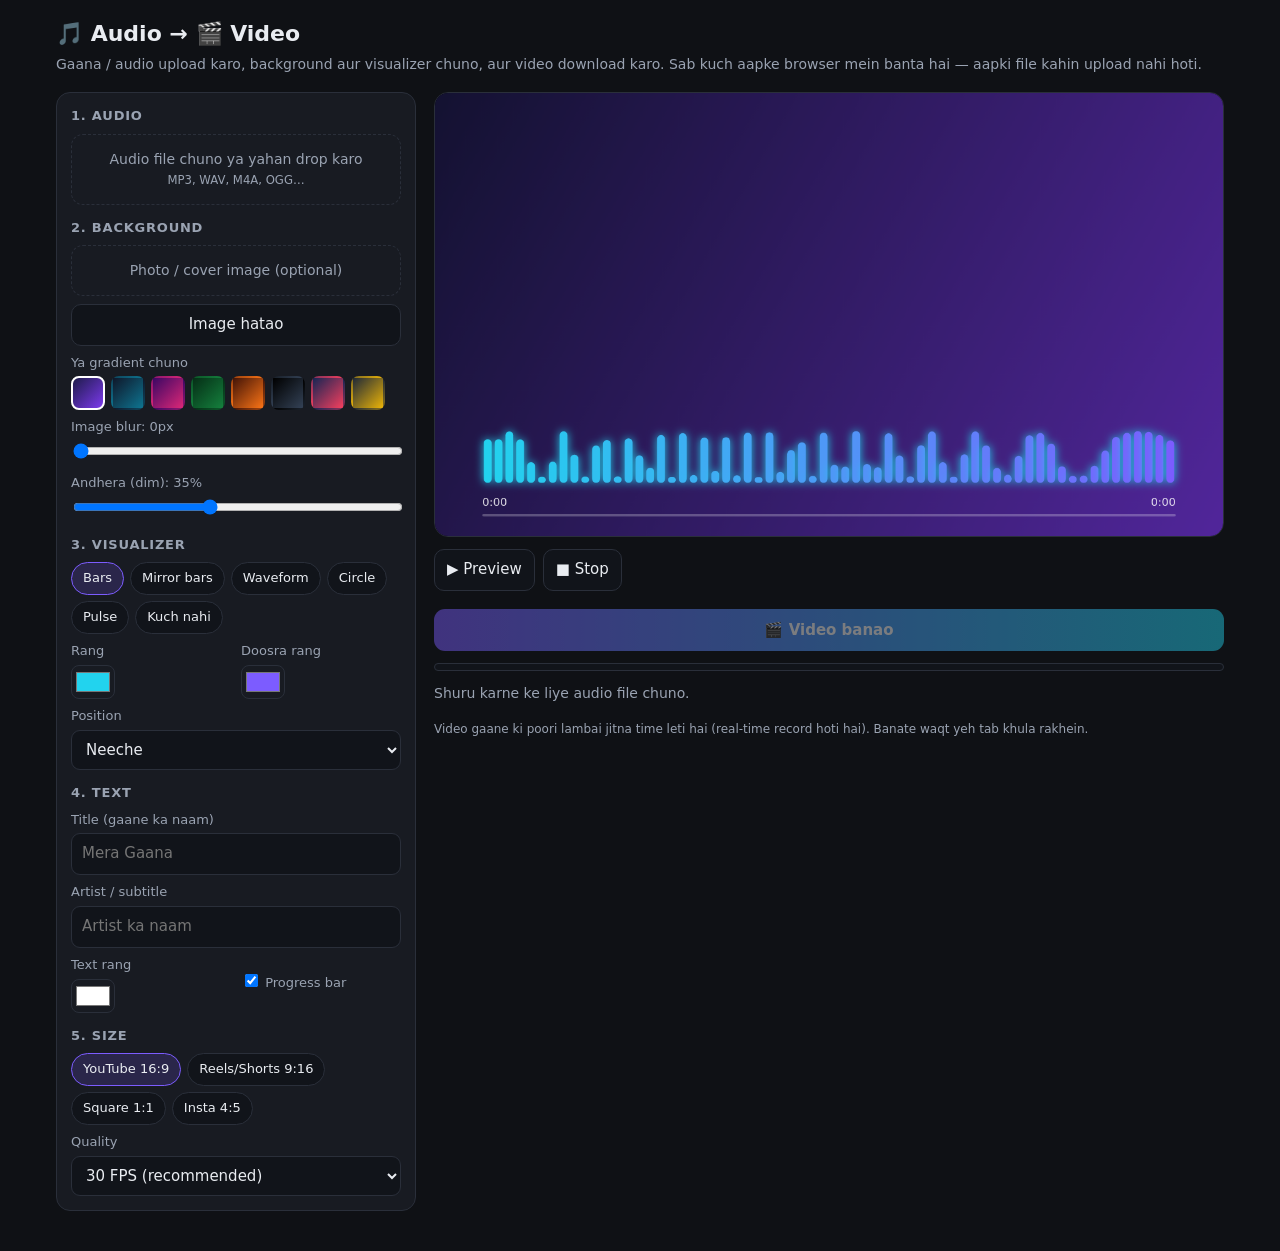
==== hf-static/index.html @ 8573e948 "Add free static (Hugging Face Static Space) build of the Audio-to-Video tool Co-Authored-By: Claude " ====
<!doctype html>
<html lang="en">
<head>
<meta charset="utf-8">
<meta name="viewport" content="width=device-width, initial-scale=1">
<title>Audio to Video</title>
<link rel="icon" href="data:,">
<style>
:root{
  --bg:#0f1115;--panel:#181b22;--line:#2a2f3a;--text:#e9ecf1;--muted:#9aa3b2;
  --accent:#7c5cff;--accent2:#22d3ee;--ok:#22c55e;--err:#ef4444;
}
*{box-sizing:border-box}
body{margin:0;background:var(--bg);color:var(--text);font:15px/1.45 system-ui,-apple-system,"Segoe UI",Roboto,sans-serif}
header{padding:18px 16px 6px;max-width:1200px;margin:auto}
header h1{margin:0;font-size:22px}
header p{margin:4px 0 0;color:var(--muted);font-size:14px}
main{max-width:1200px;margin:auto;padding:12px 16px 40px;display:grid;grid-template-columns:360px 1fr;gap:18px}
@media(max-width:860px){main{grid-template-columns:1fr}}
.panel{background:var(--panel);border:1px solid var(--line);border-radius:14px;padding:14px}
.panel h2{font-size:13px;text-transform:uppercase;letter-spacing:.06em;color:var(--muted);margin:14px 0 8px}
.panel h2:first-child{margin-top:0}
label{display:block;font-size:13px;color:var(--muted);margin:8px 0 4px}
input[type=text],select{width:100%;padding:9px 10px;border-radius:9px;border:1px solid var(--line);background:#11141a;color:var(--text);font:inherit}
input[type=range]{width:100%}
input[type=color]{width:44px;height:34px;border:1px solid var(--line);border-radius:8px;background:none;padding:2px}
.row{display:flex;gap:10px;align-items:center}
.row>*{flex:1}
.drop{border:1.5px dashed var(--line);border-radius:12px;padding:14px;text-align:center;cursor:pointer;color:var(--muted);font-size:14px}
.drop:hover,.drop.over{border-color:var(--accent);color:var(--text)}
.drop strong{color:var(--text);display:block;word-break:break-all}
.drop input{display:none}
.chips{display:flex;flex-wrap:wrap;gap:6px}
.chip{border:1px solid var(--line);background:#11141a;color:var(--text);border-radius:999px;padding:6px 11px;font:inherit;font-size:13px;cursor:pointer}
.chip.on{border-color:var(--accent);background:rgba(124,92,255,.18)}
.swatches{display:flex;gap:6px;flex-wrap:wrap}
.sw{width:34px;height:34px;border-radius:8px;border:2px solid transparent;cursor:pointer}
.sw.on{border-color:#fff}
button.primary{width:100%;padding:12px;border:0;border-radius:11px;background:linear-gradient(90deg,var(--accent),var(--accent2));color:#fff;font:600 15px system-ui;cursor:pointer;margin-top:6px}
button.primary:disabled{opacity:.45;cursor:not-allowed}
button.ghost{padding:9px 12px;border:1px solid var(--line);border-radius:10px;background:#11141a;color:var(--text);font:inherit;cursor:pointer}
.stage{display:flex;flex-direction:column;gap:12px}
.canvasWrap{background:#000;border-radius:14px;border:1px solid var(--line);display:flex;align-items:center;justify-content:center;overflow:hidden;min-height:240px}
canvas{max-width:100%;max-height:70vh;display:block}
.bar{height:8px;background:#11141a;border-radius:99px;overflow:hidden;border:1px solid var(--line)}
.bar>div{height:100%;width:0;background:linear-gradient(90deg,var(--accent),var(--accent2));transition:width .2s}
.status{font-size:14px;color:var(--muted);min-height:20px}
.status.err{color:var(--err)}.status.ok{color:var(--ok)}
.result{display:none;gap:10px;flex-direction:column}
.result video{width:100%;border-radius:12px;background:#000}
.result a{display:block;text-align:center;text-decoration:none}
.hint{font-size:12px;color:var(--muted);margin-top:6px}
.controls{display:flex;gap:8px;flex-wrap:wrap}
</style>
</head>
<body>
<header>
  <h1>🎵 Audio → 🎬 Video</h1>
  <p>Gaana / audio upload karo, background aur visualizer chuno, aur video download karo. Sab kuch aapke browser mein banta hai — aapki file kahin upload nahi hoti.</p>
</header>

<main>
  <section class="panel" id="controls">
    <h2>1. Audio</h2>
    <label class="drop" id="audioDrop">
      <input type="file" id="audioFile" accept="audio/*,.mp3,.wav,.m4a,.aac,.ogg,.flac">
      <span id="audioLabel">Audio file chuno ya yahan drop karo<br><small>MP3, WAV, M4A, OGG…</small></span>
    </label>

    <h2>2. Background</h2>
    <label class="drop" id="imgDrop">
      <input type="file" id="imgFile" accept="image/*">
      <span id="imgLabel">Photo / cover image (optional)</span>
    </label>
    <div class="row" style="margin-top:8px">
      <button class="ghost" id="imgClear" type="button">Image hatao</button>
    </div>
    <label>Ya gradient chuno</label>
    <div class="swatches" id="gradients"></div>
    <label>Image blur: <span id="blurVal">0</span>px</label>
    <input type="range" id="blur" min="0" max="40" value="0">
    <label>Andhera (dim): <span id="dimVal">35</span>%</label>
    <input type="range" id="dim" min="0" max="85" value="35">

    <h2>3. Visualizer</h2>
    <div class="chips" id="vizChips"></div>
    <div class="row">
      <div><label>Rang</label><input type="color" id="vizColor" value="#22d3ee"></div>
      <div><label>Doosra rang</label><input type="color" id="vizColor2" value="#7c5cff"></div>
    </div>
    <label>Position</label>
    <select id="vizPos">
      <option value="bottom">Neeche</option>
      <option value="center">Beech mein</option>
      <option value="full">Poori screen</option>
    </select>

    <h2>4. Text</h2>
    <label>Title (gaane ka naam)</label>
    <input type="text" id="title" placeholder="Mera Gaana" maxlength="80">
    <label>Artist / subtitle</label>
    <input type="text" id="artist" placeholder="Artist ka naam" maxlength="80">
    <div class="row">
      <div><label>Text rang</label><input type="color" id="textColor" value="#ffffff"></div>
      <div><label><input type="checkbox" id="showProgress" checked> Progress bar</label></div>
    </div>

    <h2>5. Size</h2>
    <div class="chips" id="sizeChips"></div>
    <label>Quality</label>
    <select id="fps">
      <option value="30">30 FPS (recommended)</option>
      <option value="24">24 FPS (chhoti file)</option>
      <option value="60">60 FPS (smooth)</option>
    </select>
  </section>

  <section class="stage">
    <div class="canvasWrap"><canvas id="cv" width="1280" height="720"></canvas></div>
    <div class="controls">
      <button class="ghost" id="previewBtn" type="button" disabled>▶ Preview</button>
      <button class="ghost" id="stopBtn" type="button" disabled>■ Stop</button>
    </div>
    <button class="primary" id="renderBtn" type="button" disabled>🎬 Video banao</button>
    <div class="bar"><div id="progress"></div></div>
    <div class="status" id="status">Shuru karne ke liye audio file chuno.</div>
    <div class="hint">Video gaane ki poori lambai jitna time leti hai (real-time record hoti hai). Banate waqt yeh tab khula rakhein.</div>
    <div class="result" id="result">
      <video id="outVideo" controls playsinline></video>
      <a class="primary" id="dlLink" href="#" download style="padding:12px;border-radius:11px;background:linear-gradient(90deg,#22c55e,#16a34a);color:#fff;font-weight:600">⬇ Video download karo</a>
    </div>
  </section>
</main>

<audio id="player" preload="auto" crossorigin="anonymous"></audio>

<script>
(() => {
const $ = id => document.getElementById(id);
const cv = $("cv"), ctx = cv.getContext("2d");
const player = $("player");

const GRADIENTS = [
  ["#1e1b4b", "#7c3aed"], ["#0f172a", "#0e7490"], ["#3b0764", "#db2777"],
  ["#052e16", "#15803d"], ["#431407", "#f97316"], ["#000000", "#334155"],
  ["#172554", "#f43f5e"], ["#1f2937", "#eab308"],
];
const VIZ = [["bars","Bars"],["mirror","Mirror bars"],["wave","Waveform"],["circle","Circle"],["particles","Pulse"],["none","Kuch nahi"]];
const SIZES = [["16:9",1280,720,"YouTube 16:9"],["9:16",720,1280,"Reels/Shorts 9:16"],["1:1",1080,1080,"Square 1:1"],["4:5",1080,1350,"Insta 4:5"]];

const state = { grad: 0, viz: "bars", size: "16:9", img: null, audioUrl: null, audioName: "" };

// ---------- UI builders ----------
GRADIENTS.forEach((g, i) => {
  const d = document.createElement("div");
  d.className = "sw" + (i === 0 ? " on" : "");
  d.style.background = `linear-gradient(135deg,${g[0]},${g[1]})`;
  d.onclick = () => { state.grad = i; [...$("gradients").children].forEach((c, j) => c.classList.toggle("on", j === i)); drawStatic(); };
  $("gradients").appendChild(d);
});
function chips(container, items, key, onPick) {
  items.forEach(it => {
    const b = document.createElement("button");
    b.type = "button"; b.className = "chip" + (state[key] === it[0] ? " on" : "");
    b.textContent = it[3] || it[1]; b.dataset.v = it[0];
    b.onclick = () => { state[key] = it[0]; [...container.children].forEach(c => c.classList.toggle("on", c.dataset.v === it[0])); onPick && onPick(); drawStatic(); };
    container.appendChild(b);
  });
}
chips($("vizChips"), VIZ, "viz");
chips($("sizeChips"), SIZES, "size", applySize);

["blur","dim"].forEach(id => $(id).oninput = () => { $(id + "Val").textContent = $(id).value; bgCache = null; drawStatic(); });
["vizColor","vizColor2","vizPos","title","artist","textColor","showProgress"].forEach(id => $(id).addEventListener("input", drawStatic));

function applySize() {
  const s = SIZES.find(x => x[0] === state.size);
  cv.width = s[1]; cv.height = s[2]; bgCache = null; drawStatic();
}

// ---------- file inputs ----------
function wireDrop(dropId, inputId, handler) {
  const drop = $(dropId), input = $(inputId);
  input.onchange = () => input.files[0] && handler(input.files[0]);
  drop.addEventListener("dragover", e => { e.preventDefault(); drop.classList.add("over"); });
  drop.addEventListener("dragleave", () => drop.classList.remove("over"));
  drop.addEventListener("drop", e => { e.preventDefault(); drop.classList.remove("over"); e.dataTransfer.files[0] && handler(e.dataTransfer.files[0]); });
}
wireDrop("audioDrop", "audioFile", f => {
  if (!f.type.startsWith("audio") && !/\.(mp3|wav|m4a|aac|ogg|flac|opus|webm)$/i.test(f.name)) return setStatus("Yeh audio file nahi lagti.", "err");
  stopAll();
  if (state.audioUrl) URL.revokeObjectURL(state.audioUrl);
  state.audioUrl = URL.createObjectURL(f);
  state.audioName = f.name.replace(/\.[^.]+$/, "");
  player.src = state.audioUrl;
  $("audioLabel").innerHTML = `<strong>${escapeHtml(f.name)}</strong><small>badalne ke liye click karo</small>`;
  if (!$("title").value) $("title").value = state.audioName.slice(0, 80);
  player.onloadedmetadata = () => {
    setStatus(`Audio ready — ${fmt(player.duration)}. Preview dekho ya "Video banao" dabao.`, "ok");
    $("previewBtn").disabled = $("renderBtn").disabled = false;
    drawStatic();
  };
  player.onerror = () => setStatus("Yeh audio format browser chala nahi pa raha. MP3 ya WAV try karo.", "err");
});
wireDrop("imgDrop", "imgFile", f => {
  if (!f.type.startsWith("image")) return setStatus("Yeh image file nahi hai.", "err");
  const img = new Image();
  img.onload = () => { state.img = img; bgCache = null; $("imgLabel").innerHTML = `<strong>${escapeHtml(f.name)}</strong>`; drawStatic(); };
  img.src = URL.createObjectURL(f);
});
$("imgClear").onclick = () => { state.img = null; bgCache = null; $("imgFile").value = ""; $("imgLabel").textContent = "Photo / cover image (optional)"; drawStatic(); };

// ---------- audio graph ----------
let actx, analyser, srcNode, streamDest, freq, wave;
function ensureAudio() {
  if (actx) return;
  actx = new (window.AudioContext || window.webkitAudioContext)();
  analyser = actx.createAnalyser();
  analyser.fftSize = 2048;
  analyser.smoothingTimeConstant = 0.8;
  srcNode = actx.createMediaElementSource(player);
  streamDest = actx.createMediaStreamDestination();
  srcNode.connect(analyser);
  analyser.connect(actx.destination);
  analyser.connect(streamDest);
  freq = new Uint8Array(analyser.frequencyBinCount);
  wave = new Uint8Array(analyser.fftSize);
}

// ---------- drawing ----------
let bgCache = null;
function buildBackground() {
  const W = cv.width, H = cv.height;
  const c = document.createElement("canvas"); c.width = W; c.height = H;
  const g = c.getContext("2d");
  if (state.img) {
    const im = state.img, r = Math.max(W / im.width, H / im.height);
    const w = im.width * r, h = im.height * r;
    const blur = +$("blur").value * (W / 1280);
    if (blur > 0) { g.filter = `blur(${blur}px)`; }
    // overdraw slightly to hide blurred edges
    const pad = blur * 2;
    g.drawImage(im, (W - w) / 2 - pad, (H - h) / 2 - pad, w + pad * 2, h + pad * 2);
    g.filter = "none";
  } else {
    const [a, b] = GRADIENTS[state.grad];
    const lg = g.createLinearGradient(0, 0, W, H);
    lg.addColorStop(0, a); lg.addColorStop(1, b);
    g.fillStyle = lg; g.fillRect(0, 0, W, H);
  }
  g.fillStyle = `rgba(0,0,0,${+$("dim").value / 100})`;
  g.fillRect(0, 0, W, H);
  bgCache = c;
}

let peak = 0, particles = [];
function draw(live) {
  const W = cv.width, H = cv.height, S = Math.min(W, H);
  if (!bgCache) buildBackground();
  // gentle bass "pulse" zoom on background
  let bass = 0;
  if (live && analyser) {
    analyser.getByteFrequencyData(freq);
    analyser.getByteTimeDomainData(wave);
    for (let i = 2; i < 12; i++) bass += freq[i];
    bass /= 10 * 255;
  } else {
    freq && freq.fill(0); wave && wave.fill(128);
  }
  peak = Math.max(bass, peak * 0.92);
  const z = 1 + peak * 0.03;
  ctx.save();
  ctx.translate(W / 2, H / 2); ctx.scale(z, z); ctx.translate(-W / 2, -H / 2);
  ctx.drawImage(bgCache, 0, 0);
  ctx.restore();

  const c1 = $("vizColor").value, c2 = $("vizColor2").value;
  const pos = $("vizPos").value;
  const fakeFreq = !live || !freq;
  const getF = i => fakeFreq ? (0.25 + 0.2 * Math.sin(i * 0.35)) * 255 : freq[i];

  const grad = (x0, y0, x1, y1) => { const g = ctx.createLinearGradient(x0, y0, x1, y1); g.addColorStop(0, c1); g.addColorStop(1, c2); return g; };
  let area;
  if (pos === "bottom") area = { x: W * 0.06, y: H * 0.62, w: W * 0.88, h: H * 0.26 };
  else if (pos === "center") area = { x: W * 0.1, y: H * 0.35, w: W * 0.8, h: H * 0.3 };
  else area = { x: 0, y: H * 0.15, w: W, h: H * 0.7 };

  ctx.save();
  ctx.shadowColor = c1; ctx.shadowBlur = S * 0.02;
  const binsUsed = 700; // focus on musical range
  if (state.viz === "bars" || state.viz === "mirror") {
    const n = W > H ? 64 : 40;
    const gap = area.w / n * 0.28, bw = area.w / n - gap;
    ctx.fillStyle = grad(area.x, 0, area.x + area.w, 0);
    for (let i = 0; i < n; i++) {
      const bin = Math.floor(Math.pow(i / n, 1.6) * binsUsed) + 2;
      const v = getF(bin) / 255;
      const h = Math.max(S * 0.006, v * area.h);
      const x = area.x + i * (bw + gap) + gap / 2;
      if (state.viz === "bars") roundRect(x, area.y + area.h - h, bw, h, bw / 2);
      else { const cy = area.y + area.h / 2; roundRect(x, cy - h / 2, bw, h, bw / 2); }
    }
  } else if (state.viz === "wave") {
    ctx.lineWidth = Math.max(2, S * 0.006); ctx.strokeStyle = grad(area.x, 0, area.x + area.w, 0);
    ctx.beginPath();
    const n = 512, cy = area.y + area.h / 2;
    for (let i = 0; i < n; i++) {
      const v = fakeFreq ? Math.sin(i * 0.08) * 0.15 : (wave[Math.floor(i * wave.length / n)] - 128) / 128;
      const x = area.x + (i / (n - 1)) * area.w, y = cy + v * area.h / 2 * 1.4;
      i ? ctx.lineTo(x, y) : ctx.moveTo(x, y);
    }
    ctx.stroke();
  } else if (state.viz === "circle") {
    const cx = W / 2, cy = pos === "bottom" ? H * 0.58 : H / 2;
    const r = S * 0.17 * (1 + peak * 0.12), n = 120;
    ctx.strokeStyle = grad(cx - r, cy - r, cx + r, cy + r);
    ctx.lineWidth = Math.max(2, (2 * Math.PI * r / n) * 0.55); ctx.lineCap = "round";
    for (let i = 0; i < n; i++) {
      const half = i < n / 2 ? i : n - i; // symmetric
      const bin = Math.floor(Math.pow(half / (n / 2), 1.5) * binsUsed) + 2;
      const v = getF(bin) / 255, len = S * 0.015 + v * S * 0.16;
      const a = (i / n) * Math.PI * 2 - Math.PI / 2;
      ctx.beginPath();
      ctx.moveTo(cx + Math.cos(a) * r, cy + Math.sin(a) * r);
      ctx.lineTo(cx + Math.cos(a) * (r + len), cy + Math.sin(a) * (r + len));
      ctx.stroke();
    }
    if (state.img) { // cover art disc in the middle
      ctx.save(); ctx.shadowBlur = 0;
      ctx.beginPath(); ctx.arc(cx, cy, r * 0.92, 0, Math.PI * 2); ctx.clip();
      const im = state.img, k = Math.max(r * 1.84 / im.width, r * 1.84 / im.height);
      ctx.drawImage(im, cx - im.width * k / 2, cy - im.height * k / 2, im.width * k, im.height * k);
      ctx.restore();
    }
  } else if (state.viz === "particles") {
    if (live && peak > 0.55 && particles.length < 160) for (let k = 0; k < 4; k++) particles.push({ a: Math.random() * 6.283, d: S * 0.12, s: S * (0.004 + Math.random() * 0.01), l: 1 });
    const cx = W / 2, cy = pos === "bottom" ? H * 0.58 : H / 2;
    ctx.fillStyle = grad(cx - S * 0.3, cy, cx + S * 0.3, cy);
    particles = particles.filter(p => (p.d += p.s * (1 + peak * 3), p.l -= 0.012) > 0);
    particles.forEach(p => { ctx.globalAlpha = p.l; ctx.beginPath(); ctx.arc(cx + Math.cos(p.a) * p.d, cy + Math.sin(p.a) * p.d, S * 0.006, 0, 6.283); ctx.fill(); });
    ctx.globalAlpha = 0.9;
    ctx.beginPath(); ctx.arc(cx, cy, S * (0.08 + peak * 0.06), 0, 6.283); ctx.fill();
    ctx.globalAlpha = 1;
  }
  ctx.restore();

  // text
  const title = $("title").value.trim(), artist = $("artist").value.trim();
  ctx.fillStyle = $("textColor").value; ctx.textAlign = "center"; ctx.textBaseline = "middle";
  ctx.shadowColor = "rgba(0,0,0,.6)"; ctx.shadowBlur = S * 0.015;
  const ty = pos === "bottom" ? (state.viz === "circle" || state.viz === "particles" ? H * 0.16 : H * 0.36) : H * 0.14;
  if (title) { ctx.font = `700 ${Math.round(S * 0.07)}px system-ui,"Segoe UI",sans-serif`; fitText(title, W / 2, ty, W * 0.88); }
  if (artist) { ctx.globalAlpha = 0.8; ctx.font = `500 ${Math.round(S * 0.038)}px system-ui,"Segoe UI",sans-serif`; fitText(artist, W / 2, ty + S * 0.075, W * 0.85); ctx.globalAlpha = 1; }
  ctx.shadowBlur = 0;

  // progress bar
  if ($("showProgress").checked) {
    const dur = player.duration || 0, t = player.currentTime || 0;
    const y = H - S * 0.05, x0 = W * 0.06, w = W * 0.88, h = Math.max(3, S * 0.006);
    ctx.fillStyle = "rgba(255,255,255,.25)"; roundRect(x0, y, w, h, h / 2);
    ctx.fillStyle = grad(x0, 0, x0 + w, 0); if (dur) roundRect(x0, y, w * Math.min(1, t / dur), h, h / 2);
    ctx.fillStyle = "rgba(255,255,255,.85)"; ctx.font = `500 ${Math.round(S * 0.025)}px system-ui,sans-serif`;
    ctx.textAlign = "left"; ctx.fillText(fmt(t), x0, y - S * 0.025);
    ctx.textAlign = "right"; ctx.fillText(dur ? fmt(dur) : "0:00", x0 + w, y - S * 0.025);
  }
}
function roundRect(x, y, w, h, r) { r = Math.min(r, w / 2, h / 2); ctx.beginPath(); ctx.moveTo(x + r, y); ctx.arcTo(x + w, y, x + w, y + h, r); ctx.arcTo(x + w, y + h, x, y + h, r); ctx.arcTo(x, y + h, x, y, r); ctx.arcTo(x, y, x + w, y, r); ctx.closePath(); ctx.fill(); }
function fitText(t, x, y, max) { let s = t; while (ctx.measureText(s).width > max && s.length > 3) s = s.slice(0, -2); if (s !== t) s = s.slice(0, -1) + "…"; ctx.fillText(s, x, y); }
function drawStatic() { if (!running) draw(false); }

// ---------- loop ----------
let running = false, rafId = 0, timerId = 0;
function loop() {
  draw(true);
  if (recording && player.duration) $("progress").style.width = (100 * player.currentTime / player.duration).toFixed(1) + "%";
  rafId = requestAnimationFrame(loop);
}
function startLoop() {
  running = true; cancelAnimationFrame(rafId); loop();
  // keep frames coming if the tab is hidden (rAF pauses there)
  clearInterval(timerId);
  timerId = setInterval(() => { if (document.hidden && running) draw(true); }, 1000 / 30);
}
function stopLoop() { running = false; cancelAnimationFrame(rafId); clearInterval(timerId); drawStatic(); }

// ---------- preview ----------
$("previewBtn").onclick = async () => {
  ensureAudio(); await actx.resume();
  hideResult();
  player.currentTime = 0; await player.play();
  startLoop(); $("stopBtn").disabled = false; setStatus("Preview chal raha hai…");
};
$("stopBtn").onclick = () => stopAll(true);
player.addEventListener("ended", () => { if (!recording) { stopLoop(); $("stopBtn").disabled = true; setStatus("Preview khatam."); } });

// ---------- render ----------
let recording = false, recorder = null, cancelled = false, convertedOk = false;
function pickMime() {
  const opts = ["video/mp4;codecs=avc1.42E01E,mp4a.40.2", "video/mp4;codecs=avc1,mp4a",
    "video/webm;codecs=vp9,opus", "video/webm;codecs=vp8,opus", "video/webm", "video/mp4"];
  return opts.find(m => window.MediaRecorder && MediaRecorder.isTypeSupported(m)) || "";
}
$("renderBtn").onclick = async () => {
  if (!window.MediaRecorder || !cv.captureStream) return setStatus("Yeh browser video recording support nahi karta. Chrome, Edge ya Firefox use karo.", "err");
  stopAll();
  ensureAudio(); await actx.resume();
  hideResult();
  const fps = +$("fps").value;
  const vStream = cv.captureStream(fps);
  const stream = new MediaStream([...vStream.getVideoTracks(), ...streamDest.stream.getAudioTracks()]);
  const mime = pickMime();
  const px = cv.width * cv.height;
  const vbr = Math.round(px * fps * 0.12); // ~ 3.3 Mbps @ 720p30
  try { recorder = new MediaRecorder(stream, { mimeType: mime || undefined, videoBitsPerSecond: vbr, audioBitsPerSecond: 192000 }); }
  catch (e) { recorder = new MediaRecorder(stream); }
  const chunks = [];
  recorder.ondataavailable = e => e.data.size && chunks.push(e.data);
  recorder.onstop = async () => {
    recording = false; stopLoop();
    stream.getVideoTracks().forEach(t => t.stop());
    if (cancelled) { setBusy(false); $("progress").style.width = "0"; return setStatus("Video banana cancel kiya."); }
    const full = recorder.mimeType || mime || "video/webm";
    let type = full.split(";")[0];
    let blob = new Blob(chunks, { type });
    convertedOk = /mp4/.test(type);
    setBusy(false);
    const ext = type.includes("mp4") ? "mp4" : "webm";
    const url = URL.createObjectURL(blob);
    $("outVideo").src = url;
    const name = (($("title").value.trim() || state.audioName || "video").replace(/[^\wऀ-ॿ\- ]+/g, "").trim() || "video") + "." + ext;
    $("dlLink").href = url; $("dlLink").download = name;
    $("dlLink").textContent = `⬇ Download (${ext.toUpperCase()}, ${(blob.size / 1048576).toFixed(1)} MB)`;
    $("result").style.display = "flex"; $("progress").style.width = "100%";
    setStatus(convertedOk ? "Video taiyaar hai! 🎉 (MP4 — YouTube, Instagram, WhatsApp sab par chalega)"
      : `Video taiyaar hai! 🎉 (WEBM — YouTube par chalega; MP4 ke liye Chrome/Edge use karo)`, "ok");
  };
  cancelled = false; recording = true; setBusy(true);
  player.currentTime = 0;
  player.onended = () => { if (recording && recorder.state !== "inactive") setTimeout(() => recorder.stop(), 250); };
  recorder.start(1000);
  startLoop();
  await player.play();
  setStatus(`Video ban rahi hai… (${fmt(player.duration)} lagega) — tab band mat karna.`);
};

function setBusy(b) {
  $("renderBtn").disabled = b; $("previewBtn").disabled = b; $("stopBtn").disabled = !b;
  $("renderBtn").textContent = b ? "⏳ Video ban rahi hai…" : "🎬 Video banao";
  document.querySelectorAll("#controls input,#controls select,#controls button").forEach(el => el.disabled = b);
}
function stopAll(user) {
  if (recording && recorder && recorder.state !== "inactive") { cancelled = !!user; recorder.stop(); }
  player.pause(); stopLoop(); $("stopBtn").disabled = true;
  if (user && !recording) setStatus("Ruk gaya.");
}
function hideResult() { $("result").style.display = "none"; $("progress").style.width = "0"; }
function setStatus(t, cls) { const s = $("status"); s.textContent = t; s.className = "status" + (cls ? " " + cls : ""); }
function fmt(s) { if (!isFinite(s)) return "0:00"; s = Math.floor(s); const h = Math.floor(s / 3600), m = Math.floor(s % 3600 / 60), x = s % 60; return (h ? h + ":" + String(m).padStart(2, "0") : m) + ":" + String(x).padStart(2, "0"); }
function escapeHtml(s) { return s.replace(/[&<>"']/g, c => ({ "&": "&amp;", "<": "&lt;", ">": "&gt;", '"': "&quot;", "'": "&#39;" }[c])); }

applySize();
})();
</script>
</body>
</html>
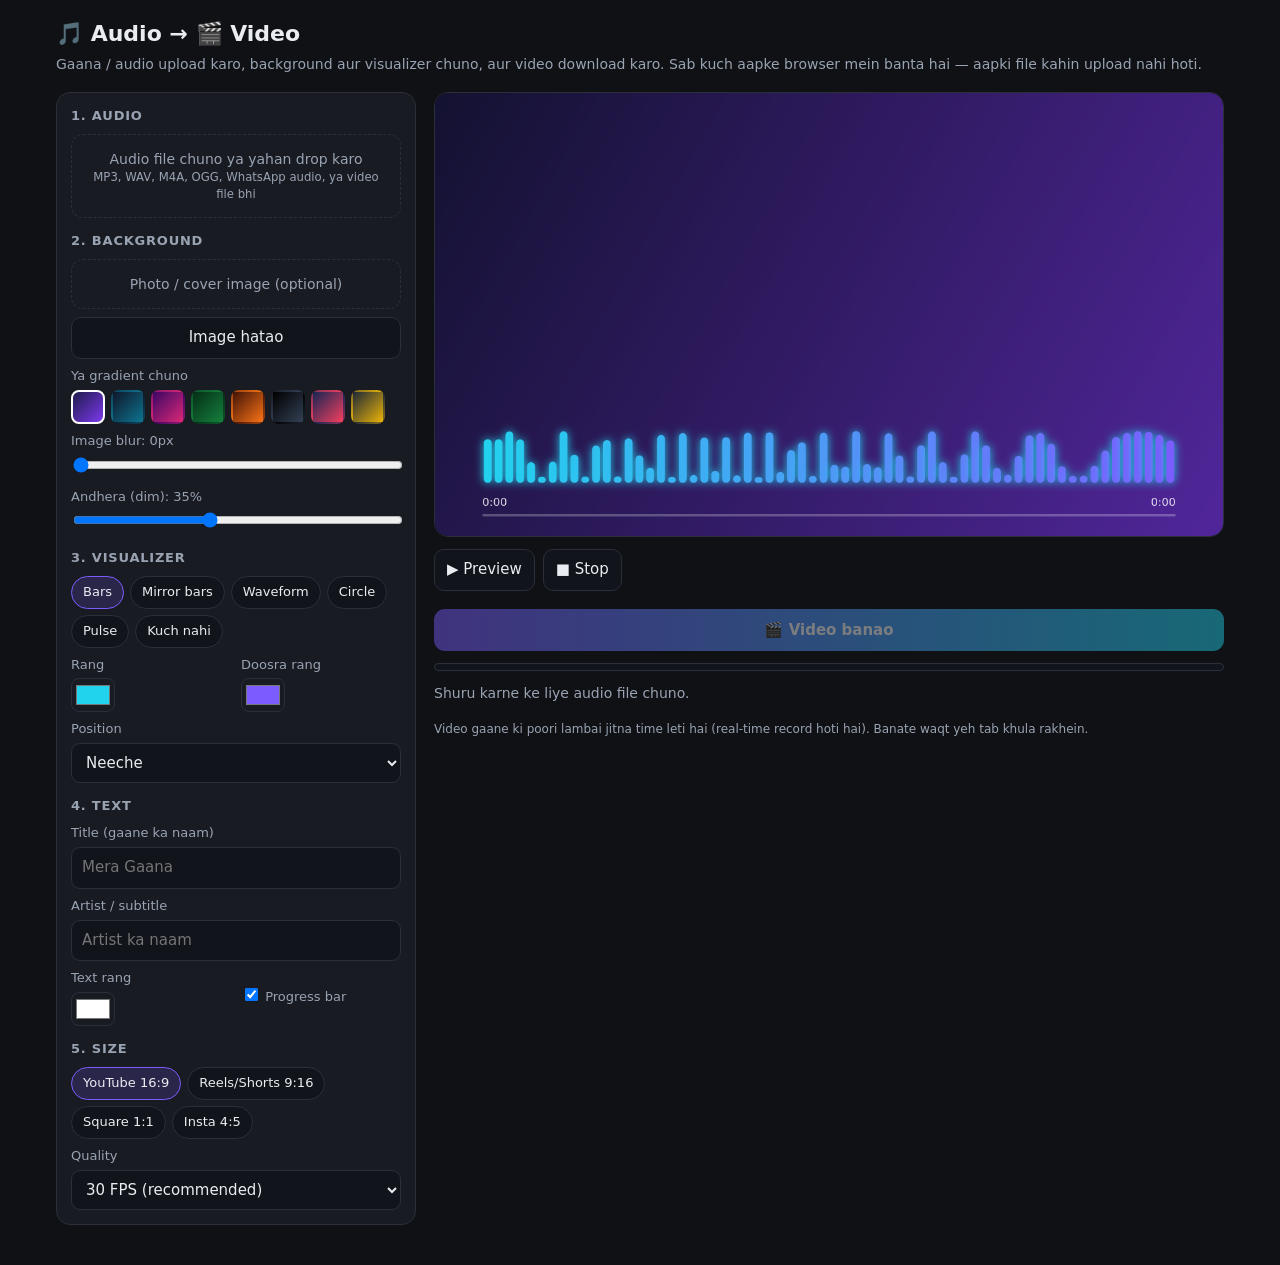
==== commit 1b3f3045: "Accept audio files without a MIME type (Android picker), allow video files, fit phone width Co-Autho" ====
--- a/hf-static/index.html
+++ b/hf-static/index.html
@@ -15,6 +15,7 @@
 header{padding:18px 16px 6px;max-width:1200px;margin:auto}
 header h1{margin:0;font-size:22px}
 header p{margin:4px 0 0;color:var(--muted);font-size:14px}
+main>*{min-width:0}
 main{max-width:1200px;margin:auto;padding:12px 16px 40px;display:grid;grid-template-columns:360px 1fr;gap:18px}
 @media(max-width:860px){main{grid-template-columns:1fr}}
 .panel{background:var(--panel);border:1px solid var(--line);border-radius:14px;padding:14px}
@@ -29,6 +30,8 @@
 .drop{border:1.5px dashed var(--line);border-radius:12px;padding:14px;text-align:center;cursor:pointer;color:var(--muted);font-size:14px}
 .drop:hover,.drop.over{border-color:var(--accent);color:var(--text)}
 .drop strong{color:var(--text);display:block;word-break:break-all}
+.drop small{display:block}
+header,main{overflow-wrap:anywhere}
 .drop input{display:none}
 .chips{display:flex;flex-wrap:wrap;gap:6px}
 .chip{border:1px solid var(--line);background:#11141a;color:var(--text);border-radius:999px;padding:6px 11px;font:inherit;font-size:13px;cursor:pointer}
@@ -63,8 +66,8 @@
   <section class="panel" id="controls">
     <h2>1. Audio</h2>
     <label class="drop" id="audioDrop">
-      <input type="file" id="audioFile" accept="audio/*,.mp3,.wav,.m4a,.aac,.ogg,.flac">
-      <span id="audioLabel">Audio file chuno ya yahan drop karo<br><small>MP3, WAV, M4A, OGG…</small></span>
+      <input type="file" id="audioFile" accept="audio/*,video/*,.mp3,.wav,.m4a,.aac,.ogg,.oga,.opus,.flac,.amr,.3gp,.mp4,.webm">
+      <span id="audioLabel">Audio file chuno ya yahan drop karo<br><small>MP3, WAV, M4A, OGG, WhatsApp audio, ya video file bhi</small></span>
     </label>
 
     <h2>2. Background</h2>
@@ -187,7 +190,9 @@
   drop.addEventListener("drop", e => { e.preventDefault(); drop.classList.remove("over"); e.dataTransfer.files[0] && handler(e.dataTransfer.files[0]); });
 }
 wireDrop("audioDrop", "audioFile", f => {
-  if (!f.type.startsWith("audio") && !/\.(mp3|wav|m4a|aac|ogg|flac|opus|webm)$/i.test(f.name)) return setStatus("Yeh audio file nahi lagti.", "err");
+  if (f.type.startsWith("image")) return setStatus("Yeh photo hai. Audio wale dabbe mein gaana chuno, photo neeche Background mein.", "err");
+  $("previewBtn").disabled = $("renderBtn").disabled = true;
+  setStatus("Audio load ho raha hai…");
   stopAll();
   if (state.audioUrl) URL.revokeObjectURL(state.audioUrl);
   state.audioUrl = URL.createObjectURL(f);
@@ -200,7 +205,7 @@
     $("previewBtn").disabled = $("renderBtn").disabled = false;
     drawStatic();
   };
-  player.onerror = () => setStatus("Yeh audio format browser chala nahi pa raha. MP3 ya WAV try karo.", "err");
+  player.onerror = () => { $("previewBtn").disabled = $("renderBtn").disabled = true; setStatus("Yeh file chal nahi pa rahi. MP3 ya M4A file try karo.", "err"); };
 });
 wireDrop("imgDrop", "imgFile", f => {
   if (!f.type.startsWith("image")) return setStatus("Yeh image file nahi hai.", "err");
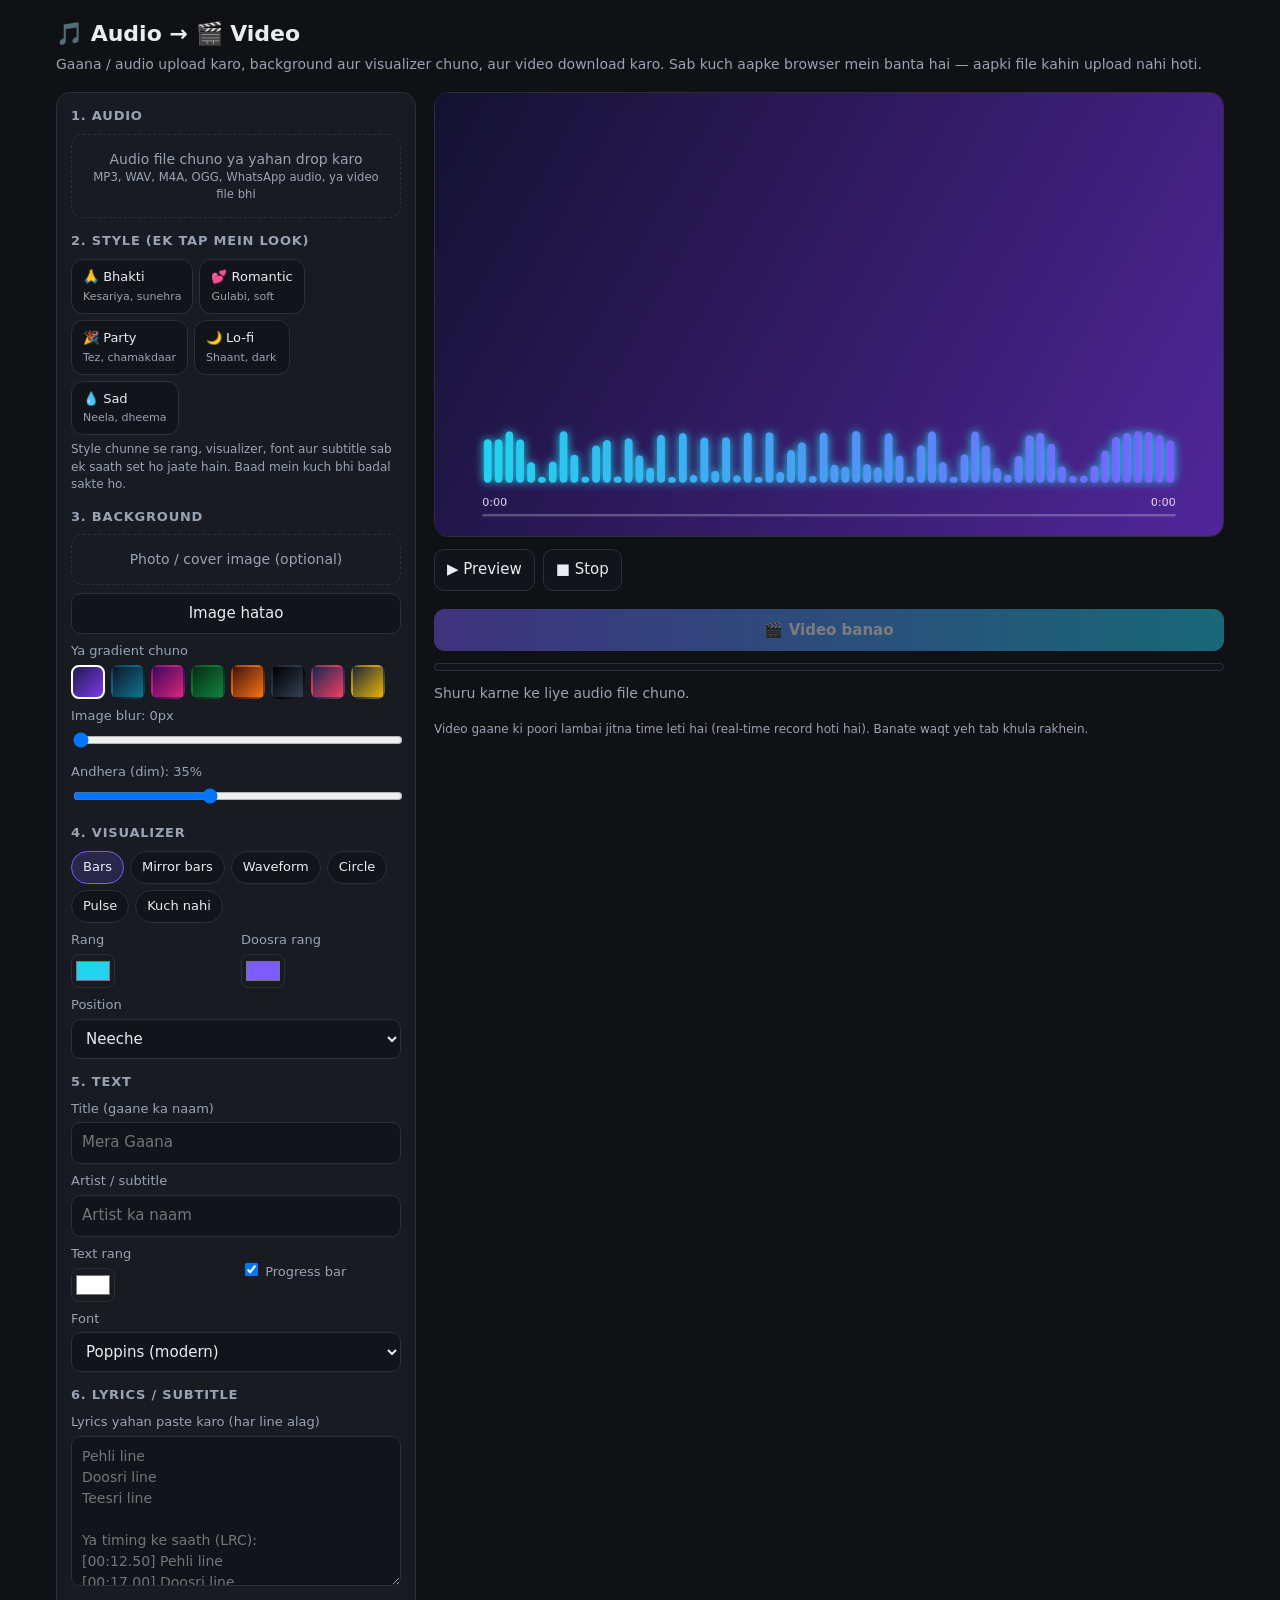
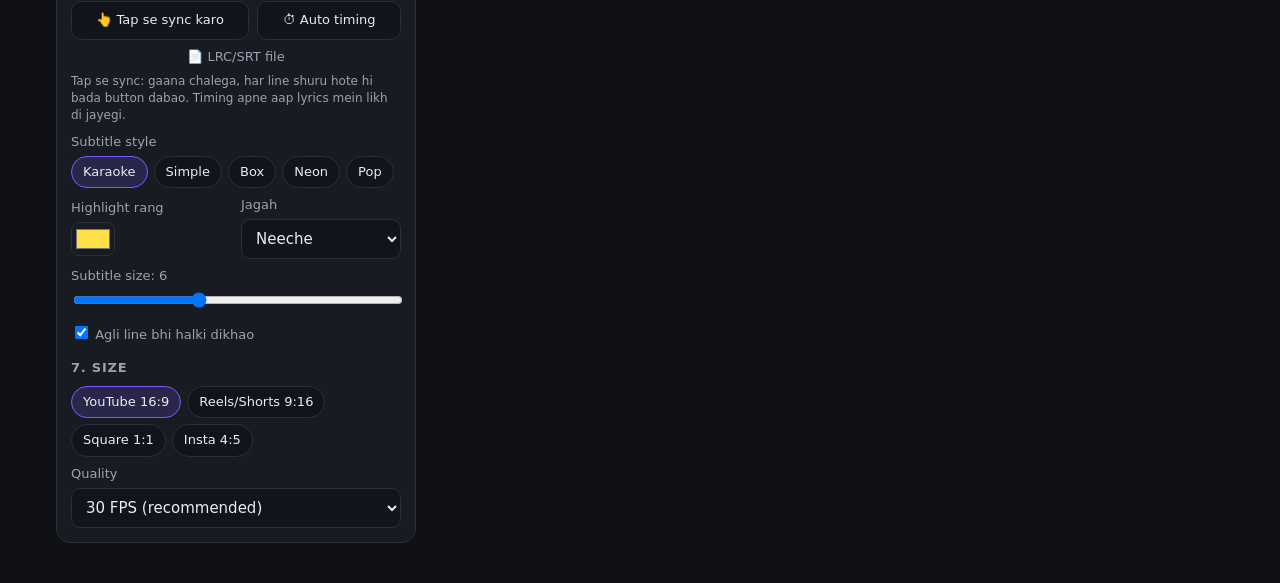
==== commit 3e3bb76f: "Add lyrics subtitles (karaoke/simple/box/neon/pop, tap-to-sync, LRC/SRT import), one-tap style prese" ====
--- a/hf-static/index.html
+++ b/hf-static/index.html
@@ -5,6 +5,9 @@
 <meta name="viewport" content="width=device-width, initial-scale=1">
 <title>Audio to Video</title>
 <link rel="icon" href="data:,">
+<link rel="preconnect" href="https://fonts.googleapis.com">
+<link rel="preconnect" href="https://fonts.gstatic.com" crossorigin>
+<link rel="stylesheet" href="https://fonts.googleapis.com/css2?family=Baloo+2:wght@500;700&family=Kalam:wght@700&family=Mukta:wght@500;700&family=Pacifico&family=Poppins:wght@500;700&family=Yatra+One&display=swap">
 <style>
 :root{
   --bg:#0f1115;--panel:#181b22;--line:#2a2f3a;--text:#e9ecf1;--muted:#9aa3b2;
@@ -53,6 +56,15 @@
 .result video{width:100%;border-radius:12px;background:#000}
 .result a{display:block;text-align:center;text-decoration:none}
 .hint{font-size:12px;color:var(--muted);margin-top:6px}
+textarea{width:100%;min-height:150px;padding:9px 10px;border-radius:9px;border:1px solid var(--line);background:#11141a;color:var(--text);font:14px/1.5 system-ui,sans-serif;resize:vertical}
+.btnrow{display:flex;gap:8px;flex-wrap:wrap;margin-top:8px}
+.btnrow .ghost{flex:1 1 auto;font-size:13px}
+.preset{display:flex;flex-direction:column;align-items:flex-start;gap:2px;min-width:96px;padding:8px 11px;border-radius:12px}
+.preset small{color:var(--muted);font-size:11px}
+#tapBox{display:none;flex-direction:column;gap:8px;background:var(--panel);border:1px solid var(--accent);border-radius:14px;padding:12px}
+#tapBox .now{font-size:16px;font-weight:600}
+#tapBox .nxt{font-size:13px;color:var(--muted)}
+#tapBtn{padding:18px;font-size:18px}
 .controls{display:flex;gap:8px;flex-wrap:wrap}
 </style>
 </head>
@@ -70,7 +82,11 @@
       <span id="audioLabel">Audio file chuno ya yahan drop karo<br><small>MP3, WAV, M4A, OGG, WhatsApp audio, ya video file bhi</small></span>
     </label>
 
-    <h2>2. Background</h2>
+    <h2>2. Style (ek tap mein look)</h2>
+    <div class="chips" id="styleChips"></div>
+    <div class="hint">Style chunne se rang, visualizer, font aur subtitle sab ek saath set ho jaate hain. Baad mein kuch bhi badal sakte ho.</div>
+
+    <h2>3. Background</h2>
     <label class="drop" id="imgDrop">
       <input type="file" id="imgFile" accept="image/*">
       <span id="imgLabel">Photo / cover image (optional)</span>
@@ -85,7 +101,7 @@
     <label>Andhera (dim): <span id="dimVal">35</span>%</label>
     <input type="range" id="dim" min="0" max="85" value="35">
 
-    <h2>3. Visualizer</h2>
+    <h2>4. Visualizer</h2>
     <div class="chips" id="vizChips"></div>
     <div class="row">
       <div><label>Rang</label><input type="color" id="vizColor" value="#22d3ee"></div>
@@ -98,7 +114,7 @@
       <option value="full">Poori screen</option>
     </select>
 
-    <h2>4. Text</h2>
+    <h2>5. Text</h2>
     <label>Title (gaane ka naam)</label>
     <input type="text" id="title" placeholder="Mera Gaana" maxlength="80">
     <label>Artist / subtitle</label>
@@ -107,8 +123,39 @@
       <div><label>Text rang</label><input type="color" id="textColor" value="#ffffff"></div>
       <div><label><input type="checkbox" id="showProgress" checked> Progress bar</label></div>
     </div>
-
-    <h2>5. Size</h2>
+    <label>Font</label>
+    <select id="font">
+      <option value="Poppins">Poppins (modern)</option>
+      <option value="Mukta">Mukta (saaf Hindi)</option>
+      <option value="Baloo 2">Baloo (gol, mazedaar)</option>
+      <option value="Kalam">Kalam (haath ki likhawat)</option>
+      <option value="Yatra One">Yatra (bhakti / desi)</option>
+      <option value="Pacifico">Pacifico (sirf English)</option>
+      <option value="system">Phone ka font</option>
+    </select>
+
+    <h2>6. Lyrics / Subtitle</h2>
+    <label for="lyrics">Lyrics yahan paste karo (har line alag)</label>
+    <textarea id="lyrics" placeholder="Pehli line&#10;Doosri line&#10;Teesri line&#10;&#10;Ya timing ke saath (LRC):&#10;[00:12.50] Pehli line&#10;[00:17.00] Doosri line"></textarea>
+    <div class="btnrow">
+      <button class="ghost" id="syncBtn" type="button">👆 Tap se sync karo</button>
+      <button class="ghost" id="autoBtn" type="button">⏱ Auto timing</button>
+      <label class="ghost" style="margin:0;text-align:center;cursor:pointer">📄 LRC/SRT file<input type="file" id="lrcFile" accept=".lrc,.srt,.txt,text/plain" style="display:none"></label>
+    </div>
+    <div class="hint" id="lyrHint">Tap se sync: gaana chalega, har line shuru hote hi bada button dabao. Timing apne aap lyrics mein likh di jayegi.</div>
+    <label>Subtitle style</label>
+    <div class="chips" id="subChips"></div>
+    <div class="row">
+      <div><label>Highlight rang</label><input type="color" id="subColor" value="#fde047"></div>
+      <div><label>Jagah</label>
+        <select id="subPos"><option value="bottom">Neeche</option><option value="middle">Beech</option><option value="top">Upar</option></select>
+      </div>
+    </div>
+    <label>Subtitle size: <span id="subSizeVal">6</span></label>
+    <input type="range" id="subSize" min="3" max="11" step="0.5" value="6">
+    <label><input type="checkbox" id="subNext" checked> Agli line bhi halki dikhao</label>
+
+    <h2>7. Size</h2>
     <div class="chips" id="sizeChips"></div>
     <label>Quality</label>
     <select id="fps">
@@ -120,6 +167,12 @@
 
   <section class="stage">
     <div class="canvasWrap"><canvas id="cv" width="1280" height="720"></canvas></div>
+    <div id="tapBox">
+      <div class="now" id="tapNow"></div>
+      <div class="nxt" id="tapNext"></div>
+      <button class="primary" id="tapBtn" type="button">👆 Yeh line shuru — TAP</button>
+      <button class="ghost" id="tapDone" type="button">✓ Bas, sync khatam</button>
+    </div>
     <div class="controls">
       <button class="ghost" id="previewBtn" type="button" disabled>▶ Preview</button>
       <button class="ghost" id="stopBtn" type="button" disabled>■ Stop</button>
@@ -151,7 +204,16 @@
 const VIZ = [["bars","Bars"],["mirror","Mirror bars"],["wave","Waveform"],["circle","Circle"],["particles","Pulse"],["none","Kuch nahi"]];
 const SIZES = [["16:9",1280,720,"YouTube 16:9"],["9:16",720,1280,"Reels/Shorts 9:16"],["1:1",1080,1080,"Square 1:1"],["4:5",1080,1350,"Insta 4:5"]];
 
-const state = { grad: 0, viz: "bars", size: "16:9", img: null, audioUrl: null, audioName: "" };
+const SUBS = [["karaoke","Karaoke"],["simple","Simple"],["box","Box"],["neon","Neon"],["pop","Pop"]];
+const FONT_W = { "Pacifico": 400, "Yatra One": 400 };
+const PRESETS = [
+  { id: "bhakti", name: "🙏 Bhakti", note: "Kesariya, sunehra", grad: 4, viz: "circle", c1: "#fde68a", c2: "#f97316", font: "Yatra One", sub: "karaoke", subColor: "#fde047", text: "#fff7ed" },
+  { id: "romantic", name: "💕 Romantic", note: "Gulabi, soft", grad: 2, viz: "mirror", c1: "#f9a8d4", c2: "#c084fc", font: "Kalam", sub: "neon", subColor: "#f472b6", text: "#ffffff" },
+  { id: "party", name: "🎉 Party", note: "Tez, chamakdaar", grad: 6, viz: "bars", c1: "#22d3ee", c2: "#a3e635", font: "Baloo 2", sub: "pop", subColor: "#facc15", text: "#ffffff" },
+  { id: "lofi", name: "🌙 Lo-fi", note: "Shaant, dark", grad: 5, viz: "wave", c1: "#e2e8f0", c2: "#94a3b8", font: "Mukta", sub: "box", subColor: "#e2e8f0", text: "#e2e8f0" },
+  { id: "sad", name: "💧 Sad", note: "Neela, dheema", grad: 1, viz: "particles", c1: "#93c5fd", c2: "#6366f1", font: "Poppins", sub: "simple", subColor: "#bfdbfe", text: "#dbeafe" },
+];
+const state = { grad: 0, viz: "bars", size: "16:9", sub: "karaoke", img: null, audioUrl: null, audioName: "" };
 
 // ---------- UI builders ----------
 GRADIENTS.forEach((g, i) => {
@@ -172,6 +234,177 @@
 }
 chips($("vizChips"), VIZ, "viz");
 chips($("sizeChips"), SIZES, "size", applySize);
+chips($("subChips"), SUBS, "sub");
+function markChip(container, v) { [...container.children].forEach(c => c.classList.toggle("on", c.dataset.v === v)); }
+PRESETS.forEach(pr => {
+  const b = document.createElement("button");
+  b.type = "button"; b.className = "chip preset"; b.dataset.v = pr.id;
+  const n = document.createElement("span"); n.textContent = pr.name;
+  const sm = document.createElement("small"); sm.textContent = pr.note;
+  b.append(n, sm);
+  b.onclick = () => {
+    markChip($("styleChips"), pr.id);
+    state.grad = pr.grad; [...$("gradients").children].forEach((c, j) => c.classList.toggle("on", j === pr.grad));
+    state.viz = pr.viz; markChip($("vizChips"), pr.viz);
+    state.sub = pr.sub; markChip($("subChips"), pr.sub);
+    $("vizColor").value = pr.c1; $("vizColor2").value = pr.c2; $("subColor").value = pr.subColor; $("textColor").value = pr.text;
+    $("font").value = pr.font; bgCache = null; loadFont().then(drawStatic); drawStatic();
+  };
+  $("styleChips").appendChild(b);
+});
+
+// ---------- fonts ----------
+function fam() { const f = $("font").value; return f === "system" ? 'system-ui,"Segoe UI",sans-serif' : `"${f}","Mukta",system-ui,sans-serif`; }
+function fnt(px, w) { const f = $("font").value; return `${FONT_W[f] || w || 700} ${Math.round(px)}px ${fam()}`; }
+function loadFont() {
+  const f = $("font").value; if (f === "system" || !document.fonts) return Promise.resolve();
+  return Promise.all([document.fonts.load(`${FONT_W[f] || 700} 40px "${f}"`, "अआ Aa"), document.fonts.load('700 40px "Mukta"', "अआ")]).catch(() => {});
+}
+$("font").addEventListener("input", () => { loadFont().then(drawStatic); drawStatic(); });
+loadFont().then(() => drawStatic());
+
+// ---------- lyrics ----------
+let lyr = []; // [{t, text}] sorted
+function lrcTime(t) { const m = Math.floor(t / 60), s = t - m * 60; return `[${String(m).padStart(2, "0")}:${s.toFixed(2).padStart(5, "0")}]`; }
+function plainLines() { return $("lyrics").value.split(/\r?\n/).map(l => l.replace(/\[[^\]]*\]/g, "").trim()).filter(Boolean); }
+function parseLyrics() {
+  const out = []; const plain = [];
+  $("lyrics").value.split(/\r?\n/).forEach(l => {
+    const tags = [...l.matchAll(/\[(\d+):(\d+(?:[.:]\d+)?)\]/g)];
+    const text = l.replace(/\[[^\]]*\]/g, "").trim();
+    if (tags.length) tags.forEach(x => out.push({ t: +x[1] * 60 + parseFloat(x[2].replace(":", ".")), text }));
+    else if (text) plain.push(text);
+  });
+  if (out.length) lyr = out.sort((a, b) => a.t - b.t);
+  else if (plain.length) { const d = player.duration || plain.length * 4; lyr = plain.map((text, i) => ({ t: d * i / plain.length, text })); }
+  else lyr = [];
+  const h = $("lyrHint");
+  if (!lyr.length) h.textContent = "Tap se sync: gaana chalega, har line shuru hote hi bada button dabao. Timing apne aap lyrics mein likh di jayegi.";
+  else if (out.length) h.textContent = `✓ ${lyr.length} lines timing ke saath ready.`;
+  else h.textContent = `${lyr.length} lines — abhi barabar baant kar dikhayi jayengi. Sahi timing ke liye "Tap se sync karo" dabao.`;
+}
+$("lyrics").addEventListener("input", () => { parseLyrics(); drawStatic(); });
+$("subSize").addEventListener("input", () => { $("subSizeVal").textContent = $("subSize").value; drawStatic(); });
+["subColor","subPos","subNext"].forEach(id => $(id).addEventListener("input", drawStatic));
+$("autoBtn").onclick = () => {
+  const lines = plainLines(); if (!lines.length) return setStatus("Pehle lyrics likho ya paste karo.", "err");
+  if (!player.duration) return setStatus("Pehle audio file chuno, phir auto timing.", "err");
+  const d = player.duration;
+  $("lyrics").value = lines.map((l, i) => lrcTime(d * i / lines.length) + " " + l).join("\n");
+  parseLyrics(); drawStatic(); setStatus("Auto timing lag gayi. Har line ka time [mm:ss] mein badal bhi sakte ho.", "ok");
+};
+$("lrcFile").onchange = async () => {
+  const f = $("lrcFile").files[0]; if (!f) return;
+  let txt = await f.text();
+  if (/-->/.test(txt)) { // SRT -> LRC
+    txt = txt.replace(/\r/g, "").split(/\n\s*\n/).map(b => {
+      const m = b.match(/(\d+):(\d+):(\d+)[,.](\d+)\s*-->/); if (!m) return "";
+      const text = b.split("\n").slice(b.split("\n").findIndex(x => x.includes("-->")) + 1).join(" ").replace(/<[^>]+>/g, "").trim();
+      return lrcTime(+m[1] * 3600 + +m[2] * 60 + +m[3] + +("0." + m[4])) + " " + text;
+    }).filter(Boolean).join("\n");
+  }
+  $("lyrics").value = txt; $("lrcFile").value = ""; parseLyrics(); drawStatic(); setStatus("Lyrics file load ho gayi.", "ok");
+};
+
+// tap-to-sync
+let syncing = false, syncLines = [], syncTimes = [];
+function showTap() {
+  const i = syncTimes.length;
+  $("tapNow").textContent = i < syncLines.length ? `Line ${i + 1}/${syncLines.length}: ${syncLines[i]}` : "Sab lines ho gayi";
+  $("tapNext").textContent = i + 1 < syncLines.length ? "Agli: " + syncLines[i + 1] : "";
+}
+$("syncBtn").onclick = async () => {
+  syncLines = plainLines();
+  if (!syncLines.length) return setStatus("Pehle lyrics likho ya paste karo.", "err");
+  if (!player.duration) return setStatus("Pehle audio file chuno.", "err");
+  stopAll(); ensureAudio(); await actx.resume(); hideResult();
+  syncing = true; syncTimes = []; showTap(); $("tapBox").style.display = "flex";
+  setBusy(true); $("renderBtn").textContent = "👆 Sync chal raha hai…";
+  player.currentTime = 0; await player.play(); startLoop();
+  setStatus("Har line gaane mein shuru hote hi TAP dabao (computer par Space key).");
+  $("tapBtn").focus();
+};
+$("tapBtn").onclick = () => {
+  if (!syncing) return;
+  syncTimes.push(Math.max(0, player.currentTime - 0.15));
+  if (syncTimes.length >= syncLines.length) finishSync(); else showTap();
+};
+$("tapDone").onclick = () => finishSync();
+document.addEventListener("keydown", e => { if (syncing && e.code === "Space") { e.preventDefault(); $("tapBtn").click(); } });
+function finishSync() {
+  if (!syncing) return; syncing = false;
+  const d = player.duration || 0, n = syncLines.length, got = syncTimes.length;
+  const last = got ? syncTimes[got - 1] : 0;
+  const times = syncLines.map((_, i) => i < got ? syncTimes[i] : last + (d - last) * (i - got + 1) / (n - got + 1));
+  if (got) $("lyrics").value = syncLines.map((l, i) => lrcTime(times[i]) + " " + l).join("\n");
+  $("tapBox").style.display = "none";
+  player.pause(); stopLoop(); setBusy(false);
+  parseLyrics(); drawStatic();
+  setStatus(got ? `Sync ho gaya (${got}/${n} lines tap ki). Ab Preview dekho ya Video banao.` : "Sync cancel kiya.", got ? "ok" : "");
+}
+
+function wrapRows(text, maxW) {
+  const words = text.split(/\s+/); const rows = []; let cur = "";
+  words.forEach(w => { const t = cur ? cur + " " + w : w; if (ctx.measureText(t).width > maxW && cur) { rows.push(cur); cur = w; } else cur = t; });
+  if (cur) rows.push(cur); return rows;
+}
+function drawLyrics(t, live) {
+  if (!lyr.length) return;
+  const W = cv.width, H = cv.height, S = Math.min(W, H);
+  let i = -1; for (let k = 0; k < lyr.length; k++) { if (lyr[k].t <= t + 0.001) i = k; else break; }
+  if (i < 0 && !live) i = 0;
+  if (i < 0) return;
+  const L = lyr[i]; if (!L.text) return;
+  const end = i + 1 < lyr.length ? lyr[i + 1].t : (player.duration || L.t + 5);
+  const since = live ? t - L.t : 0.6;
+  const prog = live ? Math.min(1, Math.max(0, since / Math.max(0.6, (end - L.t) * 0.85))) : 0.45;
+  const st = state.sub, hi = $("subColor").value, tc = $("textColor").value;
+  const px = S * (+$("subSize").value) / 100;
+  ctx.save();
+  ctx.font = fnt(px); ctx.textAlign = "center"; ctx.textBaseline = "middle";
+  const rows = wrapRows(L.text, W * 0.86);
+  const lh = px * 1.3, blockH = rows.length * lh;
+  const pos = $("subPos").value;
+  const cy = pos === "top" ? H * 0.24 : pos === "middle" ? H * 0.5 : H * 0.8 - (rows.length - 1) * lh / 2;
+  const y0 = cy - blockH / 2 + lh / 2;
+  // entry animation
+  let alpha = Math.min(1, since / 0.25), scale = 1;
+  if (st === "pop") { const k = Math.min(1, since / 0.3); scale = 0.6 + 0.4 * (1 - Math.pow(1 - k, 3)) + (k < 1 ? 0.06 * Math.sin(k * Math.PI) : 0); }
+  ctx.globalAlpha = alpha;
+  ctx.translate(W / 2, cy); ctx.scale(scale, scale); ctx.translate(-W / 2, -cy);
+  if (st === "box") {
+    const bw = Math.max(...rows.map(r => ctx.measureText(r).width)) + px * 1.2;
+    ctx.fillStyle = "rgba(0,0,0,.55)"; roundRect(W / 2 - bw / 2, y0 - lh / 2 - px * 0.25, bw, blockH + px * 0.5, px * 0.4);
+  }
+  const widths = rows.map(r => ctx.measureText(r).width), total = widths.reduce((a, b) => a + b, 0);
+  let fill = prog * total;
+  rows.forEach((r, j) => {
+    const y = y0 + j * lh, w = widths[j], x0 = W / 2 - w / 2;
+    if (st === "karaoke") {
+      ctx.shadowColor = "rgba(0,0,0,.7)"; ctx.shadowBlur = px * 0.25;
+      ctx.fillStyle = tc; ctx.globalAlpha = alpha * 0.6; ctx.fillText(r, W / 2, y); ctx.globalAlpha = alpha;
+      const fw = Math.max(0, Math.min(w, fill)); fill -= w;
+      if (fw > 0) { ctx.save(); ctx.beginPath(); ctx.rect(x0 - 2, y - lh, fw + 2, lh * 2); ctx.clip(); ctx.fillStyle = hi; ctx.shadowColor = hi; ctx.shadowBlur = px * 0.35; ctx.fillText(r, W / 2, y); ctx.restore(); }
+    } else if (st === "neon") {
+      ctx.fillStyle = "#ffffff"; ctx.shadowColor = hi;
+      ctx.shadowBlur = px * 0.6; ctx.fillText(r, W / 2, y); ctx.shadowBlur = px * 0.25; ctx.fillText(r, W / 2, y);
+    } else if (st === "pop") {
+      ctx.lineJoin = "round"; ctx.lineWidth = px * 0.16; ctx.strokeStyle = "rgba(0,0,0,.85)"; ctx.strokeText(r, W / 2, y);
+      ctx.fillStyle = hi; ctx.fillText(r, W / 2, y);
+    } else {
+      ctx.shadowColor = "rgba(0,0,0,.75)"; ctx.shadowBlur = px * 0.3; ctx.fillStyle = tc; ctx.fillText(r, W / 2, y);
+    }
+  });
+  ctx.restore();
+  // next line, dim
+  if ($("subNext").checked && i + 1 < lyr.length && lyr[i + 1].text && (st === "karaoke" || st === "simple" || st === "box")) {
+    ctx.save(); ctx.font = fnt(px * 0.62, 500); ctx.textAlign = "center"; ctx.textBaseline = "middle";
+    ctx.fillStyle = tc; ctx.globalAlpha = 0.5; ctx.shadowColor = "rgba(0,0,0,.7)"; ctx.shadowBlur = px * 0.2;
+    const ny = pos === "top" ? y0 + blockH + px * 0.3 : pos === "middle" ? y0 + blockH + px * 0.3 : y0 + blockH + px * 0.15;
+    if (ny < H - S * 0.09) { const nr = wrapRows(lyr[i + 1].text, W * 0.8); ctx.fillText(nr[0] + (nr.length > 1 ? " …" : ""), W / 2, ny); }
+    ctx.restore();
+  }
+}
 
 ["blur","dim"].forEach(id => $(id).oninput = () => { $(id + "Val").textContent = $(id).value; bgCache = null; drawStatic(); });
 ["vizColor","vizColor2","vizPos","title","artist","textColor","showProgress"].forEach(id => $(id).addEventListener("input", drawStatic));
@@ -203,7 +436,7 @@
   player.onloadedmetadata = () => {
     setStatus(`Audio ready — ${fmt(player.duration)}. Preview dekho ya "Video banao" dabao.`, "ok");
     $("previewBtn").disabled = $("renderBtn").disabled = false;
-    drawStatic();
+    parseLyrics(); drawStatic();
   };
   player.onerror = () => { $("previewBtn").disabled = $("renderBtn").disabled = true; setStatus("Yeh file chal nahi pa rahi. MP3 ya M4A file try karo.", "err"); };
 });
@@ -286,7 +519,9 @@
 
   const grad = (x0, y0, x1, y1) => { const g = ctx.createLinearGradient(x0, y0, x1, y1); g.addColorStop(0, c1); g.addColorStop(1, c2); return g; };
   let area;
-  if (pos === "bottom") area = { x: W * 0.06, y: H * 0.62, w: W * 0.88, h: H * 0.26 };
+  const lyrLow = lyr.length > 0 && $("subPos").value === "bottom" && pos === "bottom";
+  if (lyrLow) area = { x: W * 0.06, y: H * 0.4, w: W * 0.88, h: H * 0.25 };
+  else if (pos === "bottom") area = { x: W * 0.06, y: H * 0.62, w: W * 0.88, h: H * 0.26 };
   else if (pos === "center") area = { x: W * 0.1, y: H * 0.35, w: W * 0.8, h: H * 0.3 };
   else area = { x: 0, y: H * 0.15, w: W, h: H * 0.7 };
 
@@ -316,14 +551,14 @@
     }
     ctx.stroke();
   } else if (state.viz === "circle") {
-    const cx = W / 2, cy = pos === "bottom" ? H * 0.58 : H / 2;
-    const r = S * 0.17 * (1 + peak * 0.12), n = 120;
+    const cx = W / 2, cy = lyrLow ? H * 0.47 : pos === "bottom" ? H * 0.58 : H / 2;
+    const cs = lyrLow && W > H ? 0.72 : 1, r = S * 0.17 * cs * (1 + peak * 0.12), n = 120;
     ctx.strokeStyle = grad(cx - r, cy - r, cx + r, cy + r);
     ctx.lineWidth = Math.max(2, (2 * Math.PI * r / n) * 0.55); ctx.lineCap = "round";
     for (let i = 0; i < n; i++) {
       const half = i < n / 2 ? i : n - i; // symmetric
       const bin = Math.floor(Math.pow(half / (n / 2), 1.5) * binsUsed) + 2;
-      const v = getF(bin) / 255, len = S * 0.015 + v * S * 0.16;
+      const v = getF(bin) / 255, len = S * 0.015 + v * S * 0.16 * cs;
       const a = (i / n) * Math.PI * 2 - Math.PI / 2;
       ctx.beginPath();
       ctx.moveTo(cx + Math.cos(a) * r, cy + Math.sin(a) * r);
@@ -339,7 +574,7 @@
     }
   } else if (state.viz === "particles") {
     if (live && peak > 0.55 && particles.length < 160) for (let k = 0; k < 4; k++) particles.push({ a: Math.random() * 6.283, d: S * 0.12, s: S * (0.004 + Math.random() * 0.01), l: 1 });
-    const cx = W / 2, cy = pos === "bottom" ? H * 0.58 : H / 2;
+    const cx = W / 2, cy = lyrLow ? H * 0.47 : pos === "bottom" ? H * 0.58 : H / 2;
     ctx.fillStyle = grad(cx - S * 0.3, cy, cx + S * 0.3, cy);
     particles = particles.filter(p => (p.d += p.s * (1 + peak * 3), p.l -= 0.012) > 0);
     particles.forEach(p => { ctx.globalAlpha = p.l; ctx.beginPath(); ctx.arc(cx + Math.cos(p.a) * p.d, cy + Math.sin(p.a) * p.d, S * 0.006, 0, 6.283); ctx.fill(); });
@@ -353,10 +588,11 @@
   const title = $("title").value.trim(), artist = $("artist").value.trim();
   ctx.fillStyle = $("textColor").value; ctx.textAlign = "center"; ctx.textBaseline = "middle";
   ctx.shadowColor = "rgba(0,0,0,.6)"; ctx.shadowBlur = S * 0.015;
-  const ty = pos === "bottom" ? (state.viz === "circle" || state.viz === "particles" ? H * 0.16 : H * 0.36) : H * 0.14;
-  if (title) { ctx.font = `700 ${Math.round(S * 0.07)}px system-ui,"Segoe UI",sans-serif`; fitText(title, W / 2, ty, W * 0.88); }
-  if (artist) { ctx.globalAlpha = 0.8; ctx.font = `500 ${Math.round(S * 0.038)}px system-ui,"Segoe UI",sans-serif`; fitText(artist, W / 2, ty + S * 0.075, W * 0.85); ctx.globalAlpha = 1; }
+  const ty = pos === "bottom" && !lyrLow ? (state.viz === "circle" || state.viz === "particles" ? H * 0.16 : H * 0.36) : H * 0.14;
+  if (title) { ctx.font = fnt(S * 0.07); fitText(title, W / 2, ty, W * 0.88); }
+  if (artist) { ctx.globalAlpha = 0.8; ctx.font = fnt(S * 0.038, 500); fitText(artist, W / 2, ty + S * 0.075, W * 0.85); ctx.globalAlpha = 1; }
   ctx.shadowBlur = 0;
+  drawLyrics(player.currentTime || 0, live);
 
   // progress bar
   if ($("showProgress").checked) {
@@ -396,7 +632,7 @@
   startLoop(); $("stopBtn").disabled = false; setStatus("Preview chal raha hai…");
 };
 $("stopBtn").onclick = () => stopAll(true);
-player.addEventListener("ended", () => { if (!recording) { stopLoop(); $("stopBtn").disabled = true; setStatus("Preview khatam."); } });
+player.addEventListener("ended", () => { if (syncing) return finishSync(); if (!recording) { stopLoop(); $("stopBtn").disabled = true; setStatus("Preview khatam."); } });
 
 // ---------- render ----------
 let recording = false, recorder = null, cancelled = false, convertedOk = false;
@@ -410,6 +646,7 @@
   stopAll();
   ensureAudio(); await actx.resume();
   hideResult();
+  await loadFont(); parseLyrics();
   const fps = +$("fps").value;
   const vStream = cv.captureStream(fps);
   const stream = new MediaStream([...vStream.getVideoTracks(), ...streamDest.stream.getAudioTracks()]);
@@ -451,9 +688,10 @@
 function setBusy(b) {
   $("renderBtn").disabled = b; $("previewBtn").disabled = b; $("stopBtn").disabled = !b;
   $("renderBtn").textContent = b ? "⏳ Video ban rahi hai…" : "🎬 Video banao";
-  document.querySelectorAll("#controls input,#controls select,#controls button").forEach(el => el.disabled = b);
+  document.querySelectorAll("#controls input,#controls select,#controls button,#controls textarea").forEach(el => el.disabled = b);
 }
 function stopAll(user) {
+  if (syncing) return finishSync();
   if (recording && recorder && recorder.state !== "inactive") { cancelled = !!user; recorder.stop(); }
   player.pause(); stopLoop(); $("stopBtn").disabled = true;
   if (user && !recording) setStatus("Ruk gaya.");
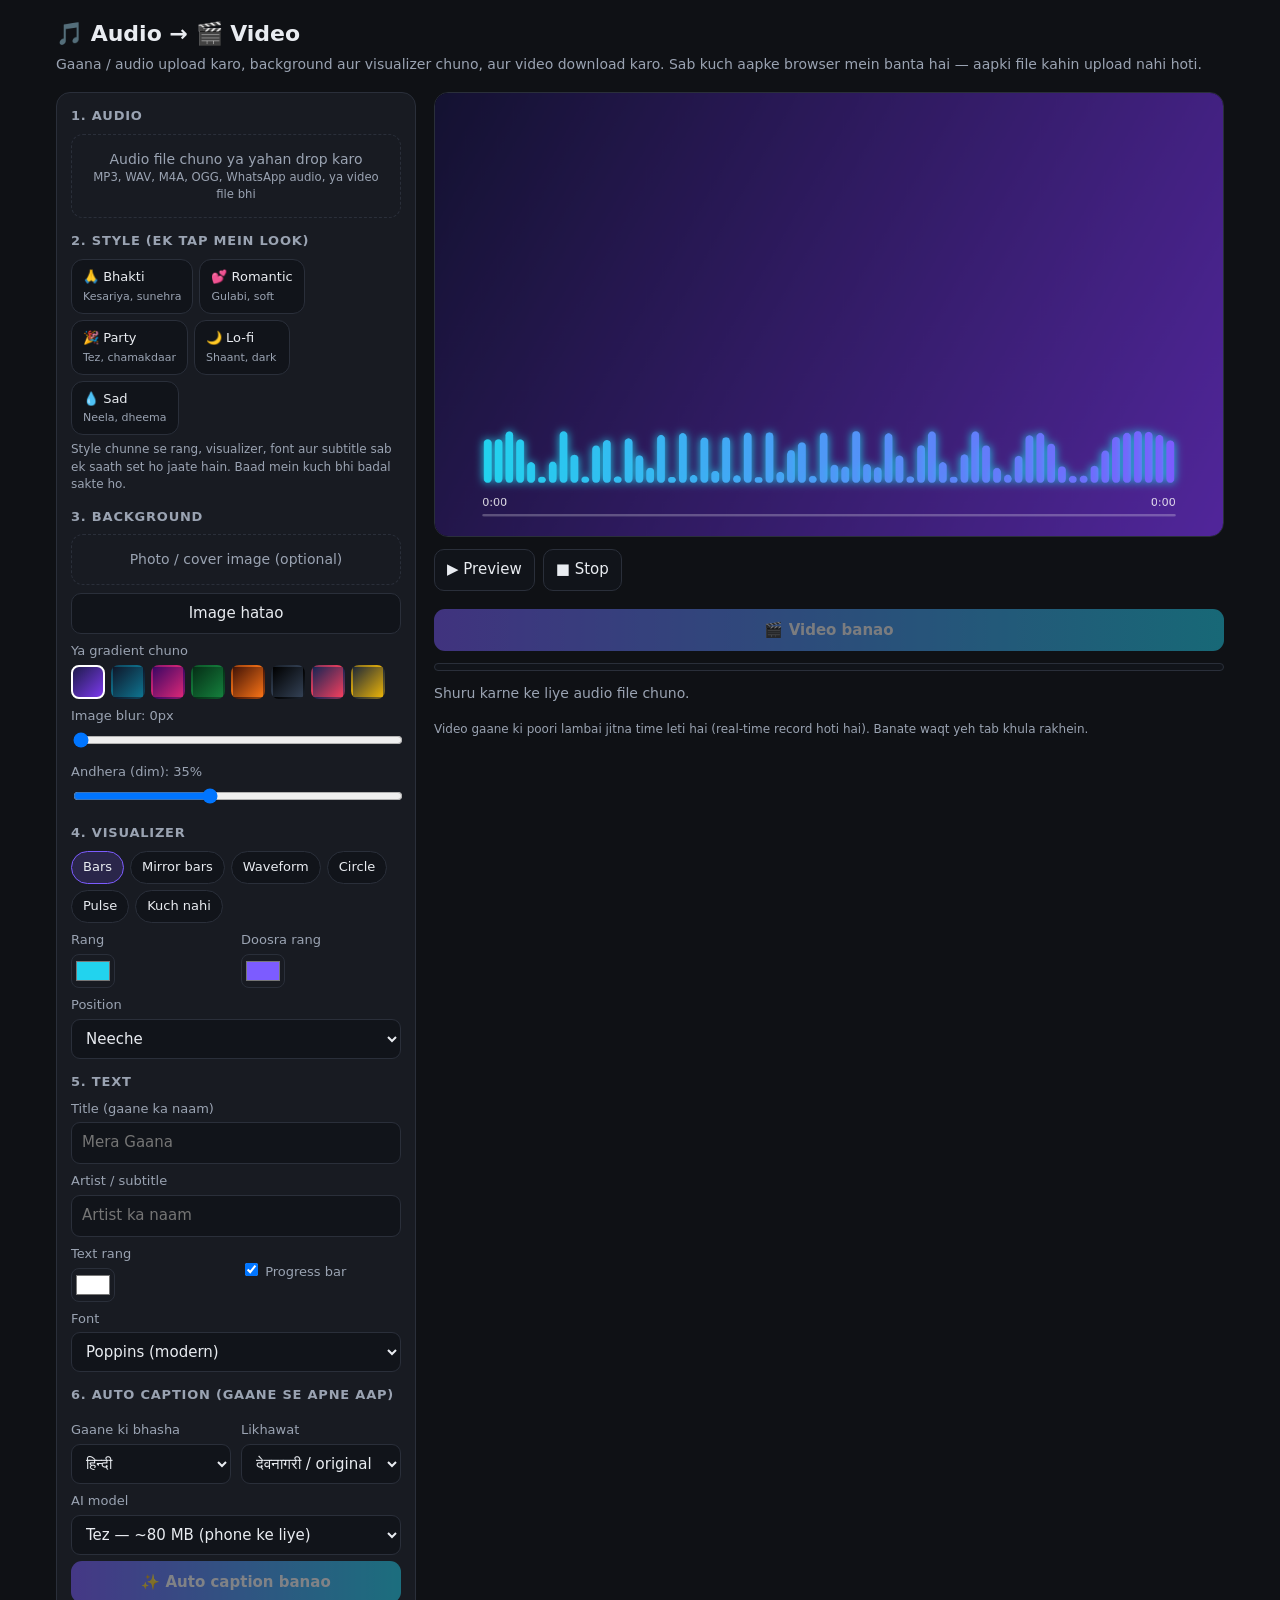
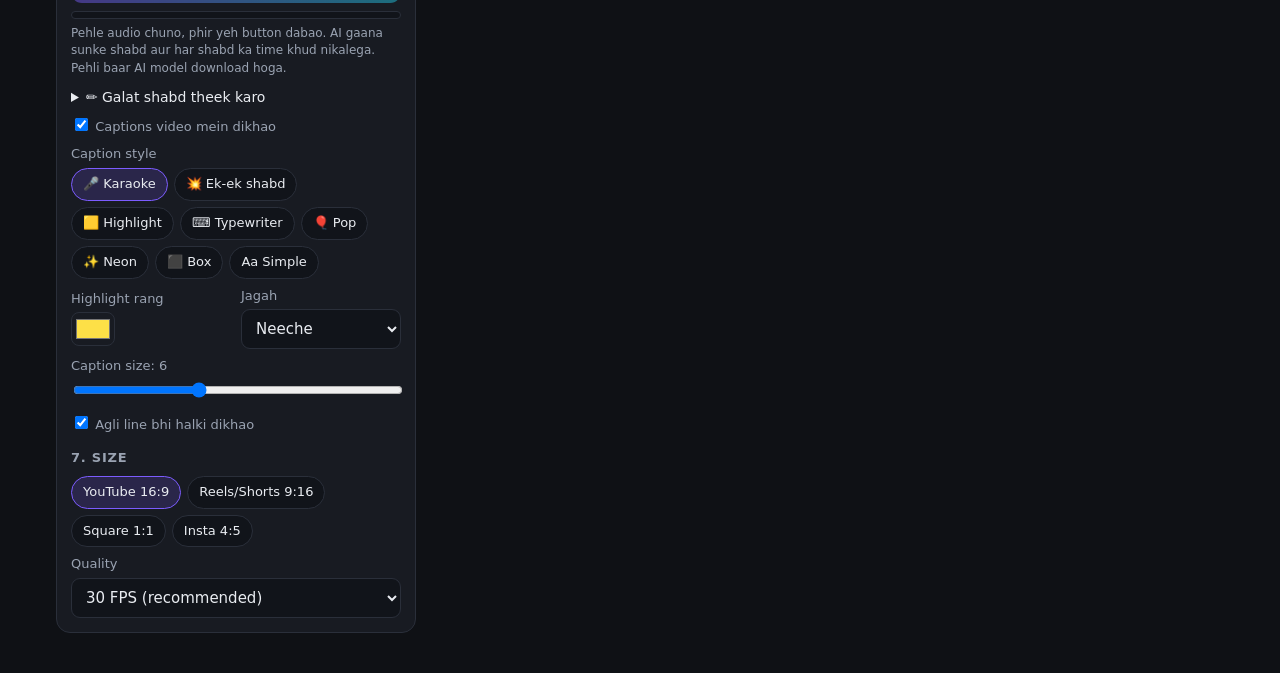
==== commit 0e1dc935: "Audio-to-Video: replace manual lyrics with in-browser auto captions (Whisper word timestamps) and 8 " ====
--- a/hf-static/index.html
+++ b/hf-static/index.html
@@ -56,15 +56,13 @@
 .result video{width:100%;border-radius:12px;background:#000}
 .result a{display:block;text-align:center;text-decoration:none}
 .hint{font-size:12px;color:var(--muted);margin-top:6px}
-textarea{width:100%;min-height:150px;padding:9px 10px;border-radius:9px;border:1px solid var(--line);background:#11141a;color:var(--text);font:14px/1.5 system-ui,sans-serif;resize:vertical}
+textarea{width:100%;min-height:180px;margin-top:8px;padding:9px 10px;border-radius:9px;border:1px solid var(--line);background:#11141a;color:var(--text);font:14px/1.5 system-ui,sans-serif;resize:vertical}
 .btnrow{display:flex;gap:8px;flex-wrap:wrap;margin-top:8px}
 .btnrow .ghost{flex:1 1 auto;font-size:13px}
+details{margin-top:10px}
+summary{cursor:pointer;color:var(--text);font-size:14px}
 .preset{display:flex;flex-direction:column;align-items:flex-start;gap:2px;min-width:96px;padding:8px 11px;border-radius:12px}
 .preset small{color:var(--muted);font-size:11px}
-#tapBox{display:none;flex-direction:column;gap:8px;background:var(--panel);border:1px solid var(--accent);border-radius:14px;padding:12px}
-#tapBox .now{font-size:16px;font-weight:600}
-#tapBox .nxt{font-size:13px;color:var(--muted)}
-#tapBtn{padding:18px;font-size:18px}
 .controls{display:flex;gap:8px;flex-wrap:wrap}
 </style>
 </head>
@@ -134,16 +132,31 @@
       <option value="system">Phone ka font</option>
     </select>
 
-    <h2>6. Lyrics / Subtitle</h2>
-    <label for="lyrics">Lyrics yahan paste karo (har line alag)</label>
-    <textarea id="lyrics" placeholder="Pehli line&#10;Doosri line&#10;Teesri line&#10;&#10;Ya timing ke saath (LRC):&#10;[00:12.50] Pehli line&#10;[00:17.00] Doosri line"></textarea>
-    <div class="btnrow">
-      <button class="ghost" id="syncBtn" type="button">👆 Tap se sync karo</button>
-      <button class="ghost" id="autoBtn" type="button">⏱ Auto timing</button>
-      <label class="ghost" style="margin:0;text-align:center;cursor:pointer">📄 LRC/SRT file<input type="file" id="lrcFile" accept=".lrc,.srt,.txt,text/plain" style="display:none"></label>
+    <h2>6. Auto Caption (gaane se apne aap)</h2>
+    <div class="row">
+      <div><label for="capLang">Gaane ki bhasha</label>
+        <select id="capLang">
+          <option value="hindi">हिन्दी</option><option value="english">English</option><option value="punjabi">ਪੰਜਾਬੀ</option>
+          <option value="bengali">বাংলা</option><option value="marathi">मराठी</option><option value="urdu">اردو</option><option value="">Auto</option>
+        </select></div>
+      <div><label for="capScript">Likhawat</label>
+        <select id="capScript"><option value="native">देवनागरी / original</option><option value="roman">Roman (Hinglish)</option></select></div>
     </div>
-    <div class="hint" id="lyrHint">Tap se sync: gaana chalega, har line shuru hote hi bada button dabao. Timing apne aap lyrics mein likh di jayegi.</div>
-    <label>Subtitle style</label>
+    <label for="capModel">AI model</label>
+    <select id="capModel">
+      <option value="fast">Tez — ~80 MB (phone ke liye)</option>
+      <option value="best">Behtar — ~250 MB (zyada sahi, dheema)</option>
+    </select>
+    <button class="primary" id="capBtn" type="button" disabled>✨ Auto caption banao</button>
+    <div class="bar" style="margin-top:8px"><div id="capProg"></div></div>
+    <div class="hint" id="capHint">Pehle audio chuno, phir yeh button dabao. AI gaana sunke shabd aur har shabd ka time khud nikalega. Pehli baar AI model download hoga.</div>
+    <details id="capEditBox">
+      <summary>✏️ Galat shabd theek karo</summary>
+      <textarea id="capEdit" spellcheck="false"></textarea>
+      <div class="hint">Har line: [minute:second] shabd. Sirf shabd badlo, time waise hi rehne do.</div>
+    </details>
+    <label><input type="checkbox" id="capOn" checked> Captions video mein dikhao</label>
+    <label>Caption style</label>
     <div class="chips" id="subChips"></div>
     <div class="row">
       <div><label>Highlight rang</label><input type="color" id="subColor" value="#fde047"></div>
@@ -151,7 +164,7 @@
         <select id="subPos"><option value="bottom">Neeche</option><option value="middle">Beech</option><option value="top">Upar</option></select>
       </div>
     </div>
-    <label>Subtitle size: <span id="subSizeVal">6</span></label>
+    <label>Caption size: <span id="subSizeVal">6</span></label>
     <input type="range" id="subSize" min="3" max="11" step="0.5" value="6">
     <label><input type="checkbox" id="subNext" checked> Agli line bhi halki dikhao</label>
 
@@ -167,12 +180,6 @@
 
   <section class="stage">
     <div class="canvasWrap"><canvas id="cv" width="1280" height="720"></canvas></div>
-    <div id="tapBox">
-      <div class="now" id="tapNow"></div>
-      <div class="nxt" id="tapNext"></div>
-      <button class="primary" id="tapBtn" type="button">👆 Yeh line shuru — TAP</button>
-      <button class="ghost" id="tapDone" type="button">✓ Bas, sync khatam</button>
-    </div>
     <div class="controls">
       <button class="ghost" id="previewBtn" type="button" disabled>▶ Preview</button>
       <button class="ghost" id="stopBtn" type="button" disabled>■ Stop</button>
@@ -204,16 +211,16 @@
 const VIZ = [["bars","Bars"],["mirror","Mirror bars"],["wave","Waveform"],["circle","Circle"],["particles","Pulse"],["none","Kuch nahi"]];
 const SIZES = [["16:9",1280,720,"YouTube 16:9"],["9:16",720,1280,"Reels/Shorts 9:16"],["1:1",1080,1080,"Square 1:1"],["4:5",1080,1350,"Insta 4:5"]];
 
-const SUBS = [["karaoke","Karaoke"],["simple","Simple"],["box","Box"],["neon","Neon"],["pop","Pop"]];
+const SUBS = [["karaoke","🎤 Karaoke"],["word","💥 Ek-ek shabd"],["highlight","🟨 Highlight"],["typewriter","⌨️ Typewriter"],["pop","🎈 Pop"],["neon","✨ Neon"],["box","⬛ Box"],["simple","Aa Simple"]];
 const FONT_W = { "Pacifico": 400, "Yatra One": 400 };
 const PRESETS = [
   { id: "bhakti", name: "🙏 Bhakti", note: "Kesariya, sunehra", grad: 4, viz: "circle", c1: "#fde68a", c2: "#f97316", font: "Yatra One", sub: "karaoke", subColor: "#fde047", text: "#fff7ed" },
   { id: "romantic", name: "💕 Romantic", note: "Gulabi, soft", grad: 2, viz: "mirror", c1: "#f9a8d4", c2: "#c084fc", font: "Kalam", sub: "neon", subColor: "#f472b6", text: "#ffffff" },
-  { id: "party", name: "🎉 Party", note: "Tez, chamakdaar", grad: 6, viz: "bars", c1: "#22d3ee", c2: "#a3e635", font: "Baloo 2", sub: "pop", subColor: "#facc15", text: "#ffffff" },
+  { id: "party", name: "🎉 Party", note: "Tez, chamakdaar", grad: 6, viz: "bars", c1: "#22d3ee", c2: "#a3e635", font: "Baloo 2", sub: "word", subColor: "#facc15", text: "#ffffff" },
   { id: "lofi", name: "🌙 Lo-fi", note: "Shaant, dark", grad: 5, viz: "wave", c1: "#e2e8f0", c2: "#94a3b8", font: "Mukta", sub: "box", subColor: "#e2e8f0", text: "#e2e8f0" },
   { id: "sad", name: "💧 Sad", note: "Neela, dheema", grad: 1, viz: "particles", c1: "#93c5fd", c2: "#6366f1", font: "Poppins", sub: "simple", subColor: "#bfdbfe", text: "#dbeafe" },
 ];
-const state = { grad: 0, viz: "bars", size: "16:9", sub: "karaoke", img: null, audioUrl: null, audioName: "" };
+const state = { grad: 0, viz: "bars", size: "16:9", sub: "karaoke", img: null, file: null, audioUrl: null, audioName: "" };
 
 // ---------- UI builders ----------
 GRADIENTS.forEach((g, i) => {
@@ -263,145 +270,243 @@
 $("font").addEventListener("input", () => { loadFont().then(drawStatic); drawStatic(); });
 loadFont().then(() => drawStatic());
 
-// ---------- lyrics ----------
-let lyr = []; // [{t, text}] sorted
-function lrcTime(t) { const m = Math.floor(t / 60), s = t - m * 60; return `[${String(m).padStart(2, "0")}:${s.toFixed(2).padStart(5, "0")}]`; }
-function plainLines() { return $("lyrics").value.split(/\r?\n/).map(l => l.replace(/\[[^\]]*\]/g, "").trim()).filter(Boolean); }
-function parseLyrics() {
-  const out = []; const plain = [];
-  $("lyrics").value.split(/\r?\n/).forEach(l => {
-    const tags = [...l.matchAll(/\[(\d+):(\d+(?:[.:]\d+)?)\]/g)];
-    const text = l.replace(/\[[^\]]*\]/g, "").trim();
-    if (tags.length) tags.forEach(x => out.push({ t: +x[1] * 60 + parseFloat(x[2].replace(":", ".")), text }));
-    else if (text) plain.push(text);
+// ---------- auto captions (Whisper, runs in the browser) ----------
+const TJS_URL = "https://cdn.jsdelivr.net/npm/@huggingface/transformers@3.8.1/dist/transformers.min.js";
+const ASR_MODELS = { fast: "onnx-community/whisper-base_timestamped", best: "onnx-community/whisper-small_timestamped" };
+let lyr = []; // caption lines: [{t, end, text, words:[{w, t, e}]}]
+const asrCache = {};
+let capBusy = false;
+
+async function getAsr(kind, onFile) {
+  if (asrCache[kind]) return asrCache[kind];
+  const T = await import(TJS_URL);
+  T.env.allowLocalModels = false;
+  try { T.env.backends.onnx.wasm.proxy = true; } catch (e) { }
+  const files = {};
+  asrCache[kind] = await T.pipeline("automatic-speech-recognition", ASR_MODELS[kind], {
+    dtype: "q8", device: "wasm",
+    progress_callback: p => {
+      if (p.status === "progress" && p.total) { files[p.file] = [p.loaded, p.total]; }
+      const v = Object.values(files); if (!v.length) return;
+      const l = v.reduce((a, b) => a + b[0], 0), tt = v.reduce((a, b) => a + b[1], 0);
+      onFile(l, tt);
+    },
   });
-  if (out.length) lyr = out.sort((a, b) => a.t - b.t);
-  else if (plain.length) { const d = player.duration || plain.length * 4; lyr = plain.map((text, i) => ({ t: d * i / plain.length, text })); }
-  else lyr = [];
-  const h = $("lyrHint");
-  if (!lyr.length) h.textContent = "Tap se sync: gaana chalega, har line shuru hote hi bada button dabao. Timing apne aap lyrics mein likh di jayegi.";
-  else if (out.length) h.textContent = `✓ ${lyr.length} lines timing ke saath ready.`;
-  else h.textContent = `${lyr.length} lines — abhi barabar baant kar dikhayi jayengi. Sahi timing ke liye "Tap se sync karo" dabao.`;
-}
-$("lyrics").addEventListener("input", () => { parseLyrics(); drawStatic(); });
-$("subSize").addEventListener("input", () => { $("subSizeVal").textContent = $("subSize").value; drawStatic(); });
-["subColor","subPos","subNext"].forEach(id => $(id).addEventListener("input", drawStatic));
-$("autoBtn").onclick = () => {
-  const lines = plainLines(); if (!lines.length) return setStatus("Pehle lyrics likho ya paste karo.", "err");
-  if (!player.duration) return setStatus("Pehle audio file chuno, phir auto timing.", "err");
-  const d = player.duration;
-  $("lyrics").value = lines.map((l, i) => lrcTime(d * i / lines.length) + " " + l).join("\n");
-  parseLyrics(); drawStatic(); setStatus("Auto timing lag gayi. Har line ka time [mm:ss] mein badal bhi sakte ho.", "ok");
+  return asrCache[kind];
+}
+async function decode16k(file) {
+  const AC = window.AudioContext || window.webkitAudioContext;
+  const ac = new AC(); const ab = await ac.decodeAudioData(await file.arrayBuffer()); try { ac.close(); } catch (e) { }
+  const oac = new OfflineAudioContext(1, Math.max(1, Math.ceil(ab.duration * 16000)), 16000);
+  const src = oac.createBufferSource(); src.buffer = ab; src.connect(oac.destination); src.start();
+  return (await oac.startRendering()).getChannelData(0);
+}
+const JUNK = /^[\s\[\(♪♫*#~-]|^(music|संगीत|applause)$/i;
+function cleanWords(words) {
+  const out = [];
+  words.forEach(x => {
+    const w = x.w.replace(/[♪♫]/g, "").trim();
+    if (!w || JUNK.test(w) || !/[\p{L}\p{N}]/u.test(w)) return;
+    const prev = out.slice(-4);
+    if (prev.length === 4 && prev.every(p => p.w === w)) return; // looping hallucination
+    out.push({ w, t: x.t, e: Math.min(Math.max(x.e, x.t + 0.12), x.t + 2) });
+  });
+  return out;
+}
+function groupLines(words) {
+  const maxC = cv.width > cv.height ? 36 : 22, lines = [];
+  let cur = null;
+  words.forEach((x, k) => {
+    const prevW = k ? words[k - 1].w : "";
+    if (!cur || x.t - cur.e > 0.9 || (cur.text + " " + x.w).length > maxC || /[.!?।,]$/.test(prevW)) {
+      cur = { t: x.t, e: x.e, text: x.w, words: [x] }; lines.push(cur);
+    } else { cur.text += " " + x.w; cur.e = x.e; cur.words.push(x); }
+  });
+  lines.forEach((L, i) => { const nx = lines[i + 1]; L.end = Math.min(L.e + 0.6, nx ? nx.t : L.e + 0.6); delete L.e; });
+  return lines;
+}
+function lrcTime(t) { const m = Math.floor(t / 60), s = t - m * 60; return `[${String(m).padStart(2, "0")}:${s.toFixed(1).padStart(4, "0")}]`; }
+function writeEditor() { $("capEdit").value = lyr.map(L => lrcTime(L.t) + " " + L.text).join("\n"); }
+function readEditor() {
+  const rows = [];
+  $("capEdit").value.split(/\r?\n/).forEach(l => {
+    const m = l.match(/^\s*\[(\d+):(\d+(?:\.\d+)?)\]\s*(.*)$/); if (!m) return;
+    const text = m[3].trim(); if (text) rows.push({ t: +m[1] * 60 + parseFloat(m[2]), text });
+  });
+  rows.sort((a, b) => a.t - b.t);
+  lyr = rows.map((r, i) => {
+    const old = lyr.find(L => Math.abs(L.t - r.t) < 0.06 && L.text === r.text);
+    if (old) return old;
+    const prev = lyr.find(L => Math.abs(L.t - r.t) < 0.06);
+    const end = prev ? prev.end : Math.min(rows[i + 1] ? rows[i + 1].t : r.t + 4, r.t + 0.45 * r.text.length + 0.8);
+    const ws = r.text.split(/\s+/), tot = ws.reduce((a, w) => a + w.length + 1, 0);
+    let acc = 0;
+    return { t: r.t, end, text: r.text, words: ws.map(w => { const a = r.t + (end - r.t) * acc / tot; acc += w.length + 1; return { w, t: a, e: r.t + (end - r.t) * acc / tot }; }) };
+  });
+}
+let edTimer = 0;
+$("capEdit").addEventListener("input", () => { clearTimeout(edTimer); edTimer = setTimeout(() => { readEditor(); drawStatic(); }, 400); });
+["capOn","capScript"].forEach(id => $(id).addEventListener("input", drawStatic));
+
+$("capBtn").onclick = async () => {
+  if (capBusy || !state.file) return;
+  capBusy = true; $("capBtn").disabled = true; $("renderBtn").disabled = true;
+  const prog = v => $("capProg").style.width = Math.round(v * 100) + "%";
+  const hint = (t, cls) => { $("capHint").textContent = t; $("capHint").style.color = cls === "err" ? "var(--err)" : cls === "ok" ? "var(--ok)" : ""; };
+  try {
+    prog(0); hint("AI model load ho raha hai…");
+    const kind = $("capModel").value;
+    const asr = await getAsr(kind, (l, t) => { prog(0.3 * l / t); hint(`AI model download ho raha hai… ${(l / 1048576).toFixed(0)} / ${(t / 1048576).toFixed(0)} MB (sirf pehli baar)`); });
+    hint("Gaana padha ja raha hai…");
+    const audio = await decode16k(state.file);
+    const SR = 16000, WIN = 30 * SR, lang = $("capLang").value || undefined, words = [];
+    const t0 = Date.now();
+    for (let s = 0; s < audio.length; s += WIN) {
+      const part = audio.subarray(s, Math.min(audio.length, s + WIN));
+      if (part.length < SR * 0.6) break;
+      let rms = 0; for (let k = 0; k < part.length; k += 32) rms += part[k] * part[k];
+      if (Math.sqrt(rms / (part.length / 32)) > 0.004) {
+        const out = await asr(part, { language: lang, task: "transcribe", return_timestamps: "word" });
+        (out.chunks || []).forEach(c => {
+          const a = c.timestamp[0], b = c.timestamp[1] == null ? a + 0.4 : c.timestamp[1];
+          words.push({ w: (c.text || "").trim(), t: a + s / SR, e: b + s / SR });
+        });
+      }
+      const done = Math.min(1, (s + WIN) / audio.length);
+      const el = (Date.now() - t0) / 1000, left = done > 0.05 ? el / done - el : 0;
+      prog(0.3 + 0.7 * done);
+      hint(`Caption ban rahe hain… ${Math.round(done * 100)}%` + (left > 3 ? ` (lagbhag ${Math.ceil(left / 60)} min baaki)` : ""));
+    }
+    lyr = groupLines(cleanWords(words));
+    writeEditor(); prog(1); drawStatic();
+    if (lyr.length) { hint(`✓ ${lyr.length} caption lines ban gayi. Preview dekho. Koi shabd galat ho to "✏️ Galat shabd theek karo" kholo.`, "ok"); $("capEditBox").open = false; }
+    else hint("Is gaane mein koi shabd samajh nahi aaye. Bhasha sahi chuni hai? 'Behtar' model try karo.", "err");
+  } catch (e) {
+    console.error(e);
+    hint("Caption nahi ban paye: " + (e && e.message ? e.message.slice(0, 140) : e) + ". Internet check karo aur dobara try karo.", "err");
+  } finally {
+    capBusy = false; $("capBtn").disabled = false; $("renderBtn").disabled = !player.duration;
+  }
 };
-$("lrcFile").onchange = async () => {
-  const f = $("lrcFile").files[0]; if (!f) return;
-  let txt = await f.text();
-  if (/-->/.test(txt)) { // SRT -> LRC
-    txt = txt.replace(/\r/g, "").split(/\n\s*\n/).map(b => {
-      const m = b.match(/(\d+):(\d+):(\d+)[,.](\d+)\s*-->/); if (!m) return "";
-      const text = b.split("\n").slice(b.split("\n").findIndex(x => x.includes("-->")) + 1).join(" ").replace(/<[^>]+>/g, "").trim();
-      return lrcTime(+m[1] * 3600 + +m[2] * 60 + +m[3] + +("0." + m[4])) + " " + text;
-    }).filter(Boolean).join("\n");
+
+// Devanagari -> Roman (Hinglish), simple and readable rather than academic
+const DV_C = { "क":"k","ख":"kh","ग":"g","घ":"gh","ङ":"n","च":"ch","छ":"chh","ज":"j","झ":"jh","ञ":"n","ट":"t","ठ":"th","ड":"d","ढ":"dh","ण":"n","त":"t","थ":"th","द":"d","ध":"dh","न":"n","प":"p","फ":"ph","ब":"b","भ":"bh","म":"m","य":"y","र":"r","ल":"l","व":"v","श":"sh","ष":"sh","स":"s","ह":"h","ळ":"l" };
+const DV_NUKTA = { "क":"q","ख":"kh","ग":"g","ज":"z","फ":"f","ड":"r","ढ":"rh" };
+const DV_V = { "अ":"a","आ":"aa","इ":"i","ई":"ee","उ":"u","ऊ":"oo","ए":"e","ऐ":"ai","ओ":"o","औ":"au","ऋ":"ri","ऑ":"o" };
+const DV_M = { "ा":"aa","ि":"i","ी":"ee","ु":"u","ू":"oo","े":"e","ै":"ai","ो":"o","ौ":"au","ृ":"ri","ॅ":"e","ॉ":"o" };
+function romanWord(w) {
+  if (!/[ऀ-ॿ]/.test(w)) return w;
+  let out = "";
+  const ch = [...w.normalize("NFC")];
+  for (let i = 0; i < ch.length; i++) {
+    const c = ch[i];
+    if (DV_C[c]) {
+      let r = DV_C[c];
+      if (ch[i + 1] === "़") { r = DV_NUKTA[c] || r; i++; }
+      const n = ch[i + 1];
+      if (DV_M[n]) { r += DV_M[n]; i++; }
+      else if (n === "्") { i++; }
+      else if (i + 1 < ch.length && /[ऀ-ॿ]/.test(n || "")) r += "a";
+      else if (ch.length <= 2) r += "a";
+      out += r;
+    } else if (DV_V[c]) out += DV_V[c];
+    else if (c === "ं" || c === "ँ") out += "n";
+    else if (c === "ः") out += "h";
+    else if (c === "।" || c === "॥") out += ".";
+    else if (c >= "०" && c <= "९") out += String(c.charCodeAt(0) - 0x966);
+    else if (c !== "़") out += c;
   }
-  $("lyrics").value = txt; $("lrcFile").value = ""; parseLyrics(); drawStatic(); setStatus("Lyrics file load ho gayi.", "ok");
-};
-
-// tap-to-sync
-let syncing = false, syncLines = [], syncTimes = [];
-function showTap() {
-  const i = syncTimes.length;
-  $("tapNow").textContent = i < syncLines.length ? `Line ${i + 1}/${syncLines.length}: ${syncLines[i]}` : "Sab lines ho gayi";
-  $("tapNext").textContent = i + 1 < syncLines.length ? "Agli: " + syncLines[i + 1] : "";
-}
-$("syncBtn").onclick = async () => {
-  syncLines = plainLines();
-  if (!syncLines.length) return setStatus("Pehle lyrics likho ya paste karo.", "err");
-  if (!player.duration) return setStatus("Pehle audio file chuno.", "err");
-  stopAll(); ensureAudio(); await actx.resume(); hideResult();
-  syncing = true; syncTimes = []; showTap(); $("tapBox").style.display = "flex";
-  setBusy(true); $("renderBtn").textContent = "👆 Sync chal raha hai…";
-  player.currentTime = 0; await player.play(); startLoop();
-  setStatus("Har line gaane mein shuru hote hi TAP dabao (computer par Space key).");
-  $("tapBtn").focus();
-};
-$("tapBtn").onclick = () => {
-  if (!syncing) return;
-  syncTimes.push(Math.max(0, player.currentTime - 0.15));
-  if (syncTimes.length >= syncLines.length) finishSync(); else showTap();
-};
-$("tapDone").onclick = () => finishSync();
-document.addEventListener("keydown", e => { if (syncing && e.code === "Space") { e.preventDefault(); $("tapBtn").click(); } });
-function finishSync() {
-  if (!syncing) return; syncing = false;
-  const d = player.duration || 0, n = syncLines.length, got = syncTimes.length;
-  const last = got ? syncTimes[got - 1] : 0;
-  const times = syncLines.map((_, i) => i < got ? syncTimes[i] : last + (d - last) * (i - got + 1) / (n - got + 1));
-  if (got) $("lyrics").value = syncLines.map((l, i) => lrcTime(times[i]) + " " + l).join("\n");
-  $("tapBox").style.display = "none";
-  player.pause(); stopLoop(); setBusy(false);
-  parseLyrics(); drawStatic();
-  setStatus(got ? `Sync ho gaya (${got}/${n} lines tap ki). Ab Preview dekho ya Video banao.` : "Sync cancel kiya.", got ? "ok" : "");
-}
-
-function wrapRows(text, maxW) {
-  const words = text.split(/\s+/); const rows = []; let cur = "";
-  words.forEach(w => { const t = cur ? cur + " " + w : w; if (ctx.measureText(t).width > maxW && cur) { rows.push(cur); cur = w; } else cur = t; });
-  if (cur) rows.push(cur); return rows;
+  out = out.replace(/aa$/, "a").replace(/ee$/, "i").replace(/oo$/, "u");
+  return w[0] === w[0].toUpperCase() && out ? out[0].toUpperCase() + out.slice(1) : out;
+}
+function disp(w) { return $("capScript").value === "roman" ? romanWord(w) : w; }
+
+function layoutRows(words, maxW) {
+  const sp = ctx.measureText(" ").width, rows = [];
+  let row = { items: [], w: 0 };
+  words.forEach(x => {
+    const s = disp(x.w), ww = ctx.measureText(s).width;
+    if (row.items.length && row.w + sp + ww > maxW) { rows.push(row); row = { items: [], w: 0 }; }
+    row.w += (row.items.length ? sp : 0) + ww; row.items.push({ ...x, s, ww });
+  });
+  if (row.items.length) rows.push(row);
+  return { rows, sp };
 }
 function drawLyrics(t, live) {
-  if (!lyr.length) return;
+  if (!lyr.length || !$("capOn").checked) return;
   const W = cv.width, H = cv.height, S = Math.min(W, H);
   let i = -1; for (let k = 0; k < lyr.length; k++) { if (lyr[k].t <= t + 0.001) i = k; else break; }
-  if (i < 0 && !live) i = 0;
-  if (i < 0) return;
-  const L = lyr[i]; if (!L.text) return;
-  const end = i + 1 < lyr.length ? lyr[i + 1].t : (player.duration || L.t + 5);
-  const since = live ? t - L.t : 0.6;
-  const prog = live ? Math.min(1, Math.max(0, since / Math.max(0.6, (end - L.t) * 0.85))) : 0.45;
-  const st = state.sub, hi = $("subColor").value, tc = $("textColor").value;
-  const px = S * (+$("subSize").value) / 100;
-  ctx.save();
-  ctx.font = fnt(px); ctx.textAlign = "center"; ctx.textBaseline = "middle";
-  const rows = wrapRows(L.text, W * 0.86);
-  const lh = px * 1.3, blockH = rows.length * lh;
-  const pos = $("subPos").value;
+  if (!live) { if (i < 0 || t > lyr[i].end) i = Math.max(0, i); t = live ? t : Math.min(Math.max(t, lyr[i].t + (lyr[i].end - lyr[i].t) * 0.45), lyr[i].end); }
+  if (i < 0 || (live && t > lyr[i].end + 0.25)) return;
+  const L = lyr[i], st = state.sub, hi = $("subColor").value, tc = $("textColor").value;
+  const since = t - L.t, px = S * (+$("subSize").value) / 100, pos = $("subPos").value;
+  const wp = x => t >= x.e ? 1 : t <= x.t ? 0 : (t - x.t) / (x.e - x.t);
+  let curW = null; L.words.forEach(x => { if (x.t <= t) curW = x; });
+  ctx.save(); ctx.textAlign = "left"; ctx.textBaseline = "middle"; ctx.lineJoin = "round";
+
+  if (st === "word") { // one big word at a time (Reels style)
+    const x = curW || L.words[0]; if (!x) { ctx.restore(); return; }
+    const s = disp(x.w), k = Math.min(1, (t - x.t) / 0.18);
+    let big = px * 1.9; ctx.font = fnt(big); const mw = ctx.measureText(s).width;
+    if (mw > W * 0.9) { big *= W * 0.9 / mw; ctx.font = fnt(big); }
+    const cy = pos === "top" ? H * 0.24 : pos === "middle" ? H * 0.5 : H * 0.78;
+    ctx.translate(W / 2, cy); const sc = 0.7 + 0.3 * (1 - Math.pow(1 - Math.max(0, k), 3)); ctx.scale(sc, sc);
+    ctx.textAlign = "center"; ctx.lineWidth = big * 0.14; ctx.strokeStyle = "rgba(0,0,0,.9)"; ctx.strokeText(s, 0, 0);
+    ctx.fillStyle = hi; ctx.shadowColor = hi; ctx.shadowBlur = big * 0.25; ctx.fillText(s, 0, 0);
+    ctx.restore(); return;
+  }
+
+  ctx.font = fnt(px);
+  const { rows, sp } = layoutRows(L.words, W * 0.86);
+  const lh = px * 1.32, blockH = rows.length * lh;
   const cy = pos === "top" ? H * 0.24 : pos === "middle" ? H * 0.5 : H * 0.8 - (rows.length - 1) * lh / 2;
   const y0 = cy - blockH / 2 + lh / 2;
-  // entry animation
-  let alpha = Math.min(1, since / 0.25), scale = 1;
-  if (st === "pop") { const k = Math.min(1, since / 0.3); scale = 0.6 + 0.4 * (1 - Math.pow(1 - k, 3)) + (k < 1 ? 0.06 * Math.sin(k * Math.PI) : 0); }
+  let alpha = live ? Math.min(1, since / 0.2) : 1, scale = 1;
+  if (live && t > L.end) alpha *= Math.max(0, 1 - (t - L.end) / 0.25);
+  if (st === "pop") { const k = live ? Math.min(1, since / 0.3) : 1; scale = 0.6 + 0.4 * (1 - Math.pow(1 - k, 3)) + (k < 1 ? 0.06 * Math.sin(k * Math.PI) : 0); }
   ctx.globalAlpha = alpha;
   ctx.translate(W / 2, cy); ctx.scale(scale, scale); ctx.translate(-W / 2, -cy);
   if (st === "box") {
-    const bw = Math.max(...rows.map(r => ctx.measureText(r).width)) + px * 1.2;
-    ctx.fillStyle = "rgba(0,0,0,.55)"; roundRect(W / 2 - bw / 2, y0 - lh / 2 - px * 0.25, bw, blockH + px * 0.5, px * 0.4);
+    const bw = Math.max(...rows.map(r => r.w)) + px * 1.2;
+    ctx.fillStyle = "rgba(0,0,0,.6)"; roundRect(W / 2 - bw / 2, y0 - lh / 2 - px * 0.2, bw, blockH + px * 0.4, px * 0.4);
   }
-  const widths = rows.map(r => ctx.measureText(r).width), total = widths.reduce((a, b) => a + b, 0);
-  let fill = prog * total;
   rows.forEach((r, j) => {
-    const y = y0 + j * lh, w = widths[j], x0 = W / 2 - w / 2;
-    if (st === "karaoke") {
-      ctx.shadowColor = "rgba(0,0,0,.7)"; ctx.shadowBlur = px * 0.25;
-      ctx.fillStyle = tc; ctx.globalAlpha = alpha * 0.6; ctx.fillText(r, W / 2, y); ctx.globalAlpha = alpha;
-      const fw = Math.max(0, Math.min(w, fill)); fill -= w;
-      if (fw > 0) { ctx.save(); ctx.beginPath(); ctx.rect(x0 - 2, y - lh, fw + 2, lh * 2); ctx.clip(); ctx.fillStyle = hi; ctx.shadowColor = hi; ctx.shadowBlur = px * 0.35; ctx.fillText(r, W / 2, y); ctx.restore(); }
-    } else if (st === "neon") {
-      ctx.fillStyle = "#ffffff"; ctx.shadowColor = hi;
-      ctx.shadowBlur = px * 0.6; ctx.fillText(r, W / 2, y); ctx.shadowBlur = px * 0.25; ctx.fillText(r, W / 2, y);
-    } else if (st === "pop") {
-      ctx.lineJoin = "round"; ctx.lineWidth = px * 0.16; ctx.strokeStyle = "rgba(0,0,0,.85)"; ctx.strokeText(r, W / 2, y);
-      ctx.fillStyle = hi; ctx.fillText(r, W / 2, y);
-    } else {
-      ctx.shadowColor = "rgba(0,0,0,.75)"; ctx.shadowBlur = px * 0.3; ctx.fillStyle = tc; ctx.fillText(r, W / 2, y);
-    }
+    const y = y0 + j * lh; let x = W / 2 - r.w / 2;
+    r.items.forEach(it => {
+      const p = wp(it);
+      if (st === "karaoke") {
+        ctx.shadowColor = "rgba(0,0,0,.75)"; ctx.shadowBlur = px * 0.25;
+        ctx.globalAlpha = alpha * 0.6; ctx.fillStyle = tc; ctx.fillText(it.s, x, y); ctx.globalAlpha = alpha;
+        if (p > 0) { ctx.save(); ctx.beginPath(); ctx.rect(x - 2, y - lh, it.ww * p + 2, lh * 2); ctx.clip(); ctx.fillStyle = hi; ctx.shadowColor = hi; ctx.shadowBlur = px * 0.35; ctx.fillText(it.s, x, y); ctx.restore(); }
+      } else if (st === "neon") {
+        ctx.fillStyle = "#ffffff"; ctx.shadowColor = hi; ctx.shadowBlur = px * 0.6; ctx.fillText(it.s, x, y); ctx.shadowBlur = px * 0.25; ctx.fillText(it.s, x, y);
+      } else if (st === "pop") {
+        ctx.lineWidth = px * 0.16; ctx.strokeStyle = "rgba(0,0,0,.85)"; ctx.strokeText(it.s, x, y); ctx.fillStyle = hi; ctx.fillText(it.s, x, y);
+      } else if (st === "typewriter") {
+        if (p > 0) {
+          const chars = [...it.s], n = Math.max(1, Math.ceil(chars.length * Math.min(1, p * 1.6)));
+          const part = chars.slice(0, n).join("");
+          ctx.shadowColor = "rgba(0,0,0,.8)"; ctx.shadowBlur = px * 0.3; ctx.fillStyle = tc; ctx.fillText(part, x, y);
+          if (it === curW && p < 1) { const cw = ctx.measureText(part).width; ctx.fillStyle = hi; ctx.fillRect(x + cw + px * 0.06, y - px * 0.45, px * 0.08, px * 0.9); }
+        }
+      } else if (st === "highlight") {
+        const on = it === curW && t <= it.e + 0.35;
+        if (on) { ctx.shadowBlur = 0; ctx.fillStyle = hi; roundRect(x - px * 0.18, y - px * 0.62, it.ww + px * 0.36, px * 1.24, px * 0.3); ctx.fillStyle = "#111111"; ctx.fillText(it.s, x, y); }
+        else { ctx.shadowColor = "rgba(0,0,0,.75)"; ctx.shadowBlur = px * 0.3; ctx.fillStyle = p >= 1 ? tc : tc; ctx.globalAlpha = alpha * (p >= 1 ? 1 : 0.75); ctx.fillText(it.s, x, y); ctx.globalAlpha = alpha; }
+      } else { // simple, box
+        ctx.shadowColor = "rgba(0,0,0,.75)"; ctx.shadowBlur = st === "box" ? 0 : px * 0.3; ctx.fillStyle = tc; ctx.fillText(it.s, x, y);
+      }
+      x += it.ww + sp;
+    });
   });
   ctx.restore();
   // next line, dim
-  if ($("subNext").checked && i + 1 < lyr.length && lyr[i + 1].text && (st === "karaoke" || st === "simple" || st === "box")) {
+  const nx = lyr[i + 1];
+  if ($("subNext").checked && nx && ["karaoke","simple","box","highlight"].includes(st)) {
     ctx.save(); ctx.font = fnt(px * 0.62, 500); ctx.textAlign = "center"; ctx.textBaseline = "middle";
     ctx.fillStyle = tc; ctx.globalAlpha = 0.5; ctx.shadowColor = "rgba(0,0,0,.7)"; ctx.shadowBlur = px * 0.2;
-    const ny = pos === "top" ? y0 + blockH + px * 0.3 : pos === "middle" ? y0 + blockH + px * 0.3 : y0 + blockH + px * 0.15;
-    if (ny < H - S * 0.09) { const nr = wrapRows(lyr[i + 1].text, W * 0.8); ctx.fillText(nr[0] + (nr.length > 1 ? " …" : ""), W / 2, ny); }
+    const ny = y0 + blockH + px * (pos === "bottom" ? 0.15 : 0.3);
+    if (ny < H - S * 0.09) { let s = nx.words.map(x => disp(x.w)).join(" "); while (ctx.measureText(s).width > W * 0.8 && s.length > 4) s = s.slice(0, -2); if (s.length < nx.text.length) s += "…"; ctx.fillText(s, W / 2, ny); }
     ctx.restore();
   }
 }
@@ -430,13 +535,14 @@
   if (state.audioUrl) URL.revokeObjectURL(state.audioUrl);
   state.audioUrl = URL.createObjectURL(f);
   state.audioName = f.name.replace(/\.[^.]+$/, "");
+  state.file = f; lyr = []; $("capEdit").value = ""; $("capProg").style.width = "0";
   player.src = state.audioUrl;
   $("audioLabel").innerHTML = `<strong>${escapeHtml(f.name)}</strong><small>badalne ke liye click karo</small>`;
   if (!$("title").value) $("title").value = state.audioName.slice(0, 80);
   player.onloadedmetadata = () => {
     setStatus(`Audio ready — ${fmt(player.duration)}. Preview dekho ya "Video banao" dabao.`, "ok");
     $("previewBtn").disabled = $("renderBtn").disabled = false;
-    parseLyrics(); drawStatic();
+    $("capBtn").disabled = capBusy; drawStatic();
   };
   player.onerror = () => { $("previewBtn").disabled = $("renderBtn").disabled = true; setStatus("Yeh file chal nahi pa rahi. MP3 ya M4A file try karo.", "err"); };
 });
@@ -632,7 +738,7 @@
   startLoop(); $("stopBtn").disabled = false; setStatus("Preview chal raha hai…");
 };
 $("stopBtn").onclick = () => stopAll(true);
-player.addEventListener("ended", () => { if (syncing) return finishSync(); if (!recording) { stopLoop(); $("stopBtn").disabled = true; setStatus("Preview khatam."); } });
+player.addEventListener("ended", () => { if (!recording) { stopLoop(); $("stopBtn").disabled = true; setStatus("Preview khatam."); } });
 
 // ---------- render ----------
 let recording = false, recorder = null, cancelled = false, convertedOk = false;
@@ -646,7 +752,7 @@
   stopAll();
   ensureAudio(); await actx.resume();
   hideResult();
-  await loadFont(); parseLyrics();
+  await loadFont();
   const fps = +$("fps").value;
   const vStream = cv.captureStream(fps);
   const stream = new MediaStream([...vStream.getVideoTracks(), ...streamDest.stream.getAudioTracks()]);
@@ -691,7 +797,6 @@
   document.querySelectorAll("#controls input,#controls select,#controls button,#controls textarea").forEach(el => el.disabled = b);
 }
 function stopAll(user) {
-  if (syncing) return finishSync();
   if (recording && recorder && recorder.state !== "inactive") { cancelled = !!user; recorder.stop(); }
   player.pause(); stopLoop(); $("stopBtn").disabled = true;
   if (user && !recording) setStatus("Ruk gaya.");
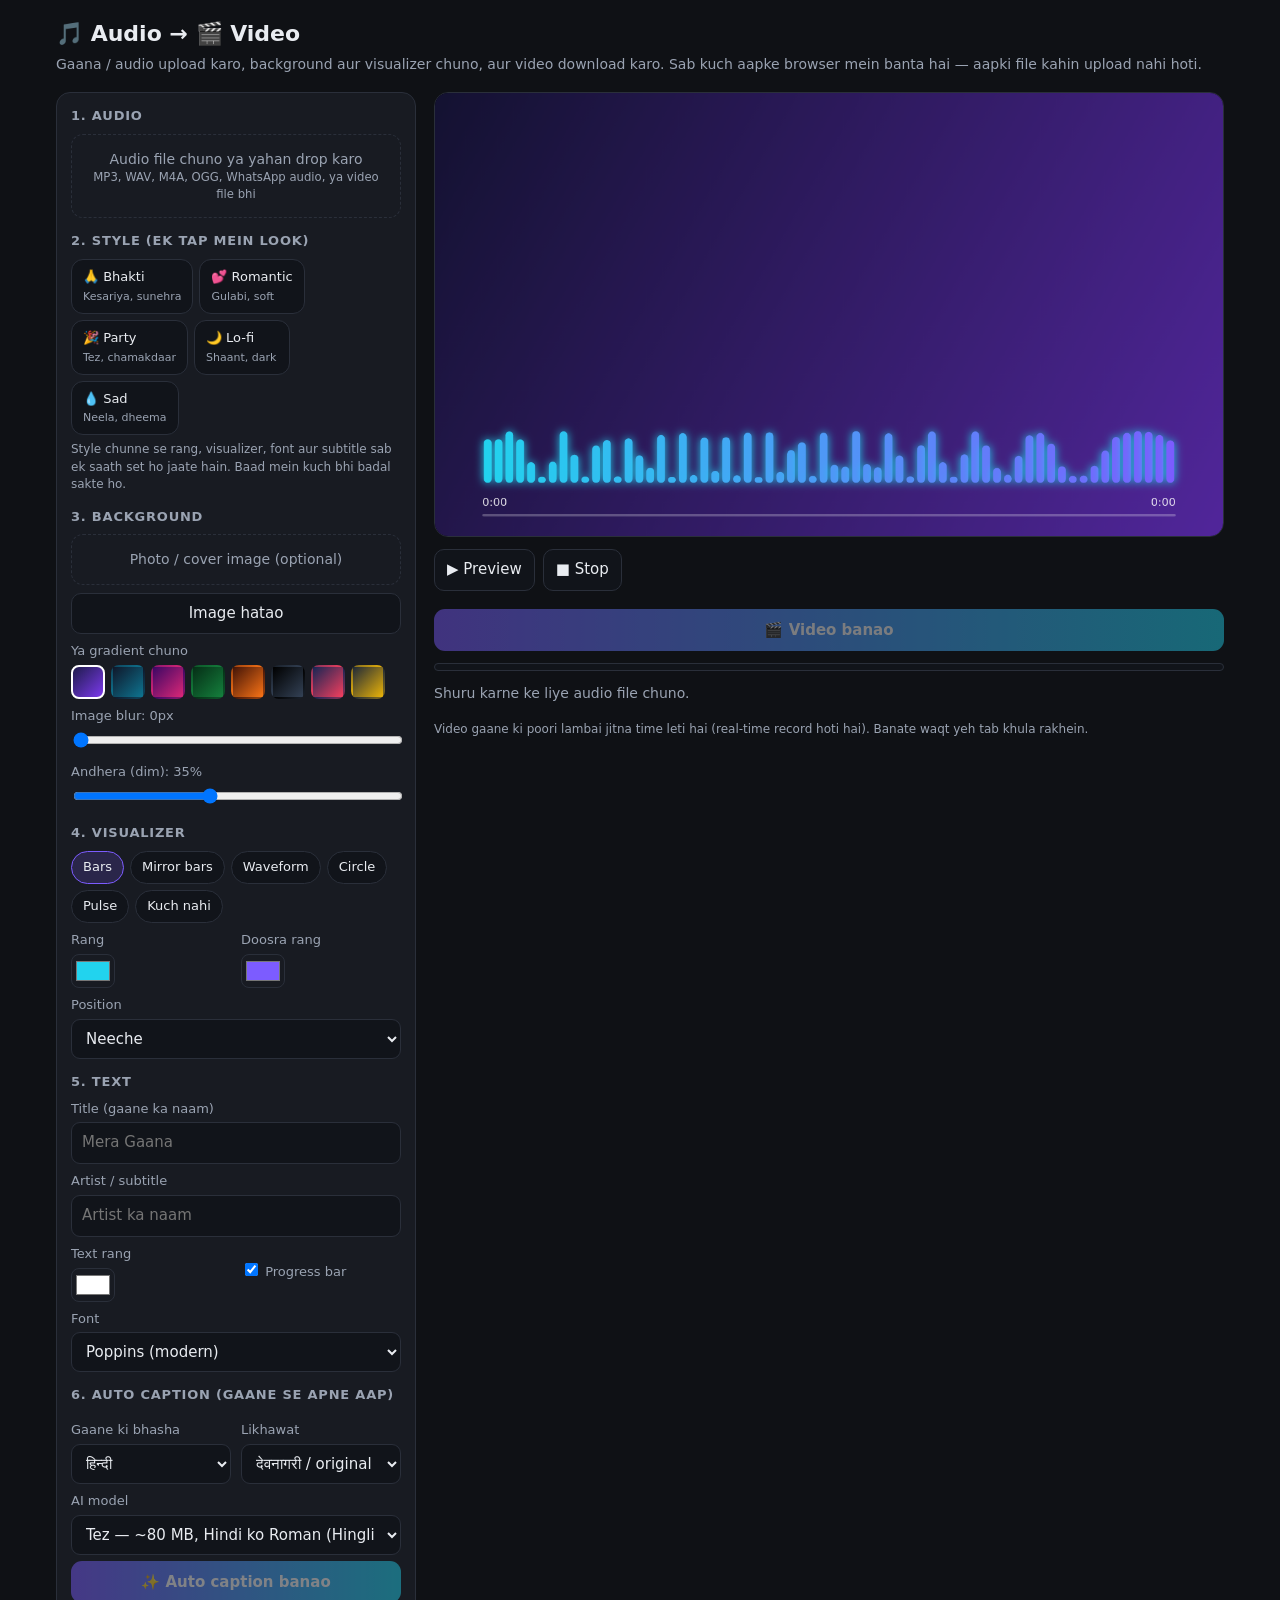
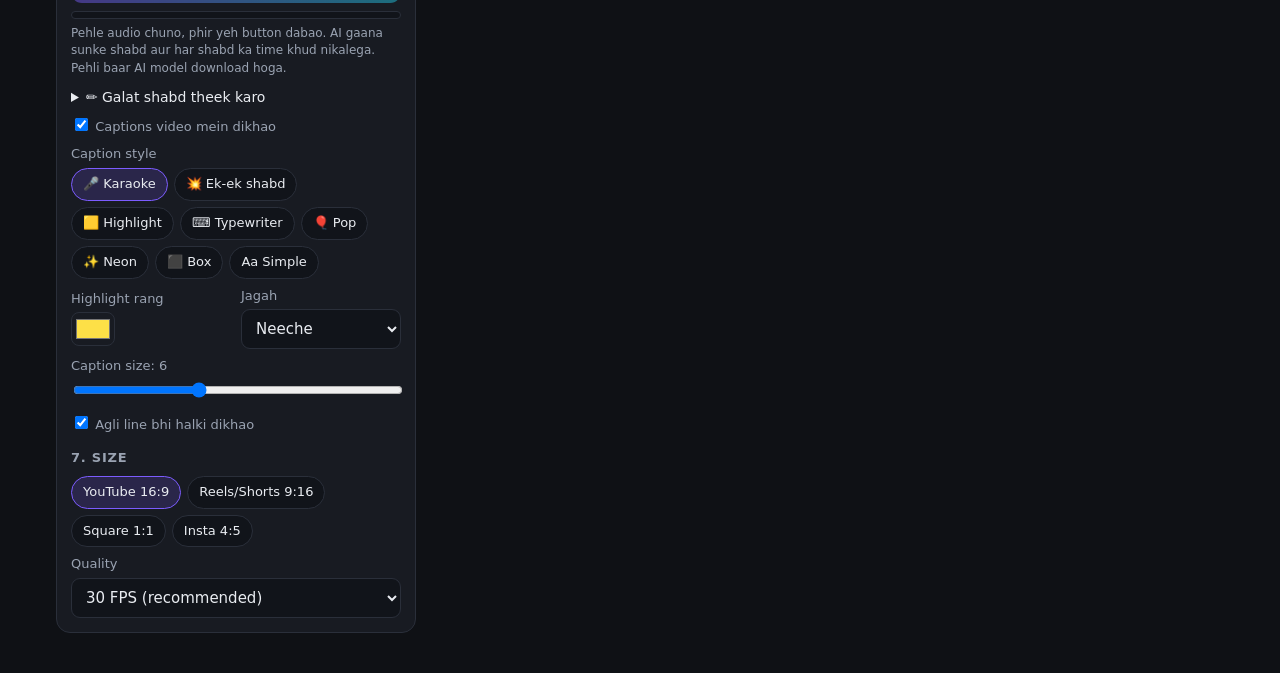
==== commit 3846f7b9: "Auto captions: continue transcription where Whisper stops early, fix early first-word timing, drop h" ====
--- a/hf-static/index.html
+++ b/hf-static/index.html
@@ -144,8 +144,8 @@
     </div>
     <label for="capModel">AI model</label>
     <select id="capModel">
-      <option value="fast">Tez — ~80 MB (phone ke liye)</option>
-      <option value="best">Behtar — ~250 MB (zyada sahi, dheema)</option>
+      <option value="fast">Tez — ~80 MB, Hindi ko Roman (Hinglish) mein likhta hai</option>
+      <option value="best">Behtar — ~250 MB, देवनागरी mein, lekin bahut dheema (computer ke liye)</option>
     </select>
     <button class="primary" id="capBtn" type="button" disabled>✨ Auto caption banao</button>
     <div class="bar" style="margin-top:8px"><div id="capProg"></div></div>
@@ -302,14 +302,18 @@
   return (await oac.startRendering()).getChannelData(0);
 }
 const JUNK = /^[\s\[\(♪♫*#~-]|^(music|संगीत|applause)$/i;
-function cleanWords(words) {
+function cleanWords(words, dur) {
   const out = [];
   words.forEach(x => {
     const w = x.w.replace(/[♪♫]/g, "").trim();
     if (!w || JUNK.test(w) || !/[\p{L}\p{N}]/u.test(w)) return;
     const prev = out.slice(-4);
     if (prev.length === 4 && prev.every(p => p.w === w)) return; // looping hallucination
-    out.push({ w, t: x.t, e: Math.min(Math.max(x.e, x.t + 0.12), x.t + 2) });
+    // Whisper often stretches the first word after a pause back to the end of the previous word;
+    // a sung word rarely needs more than ~1.2 s before its end, so pull such starts forward.
+    const e = Math.min(Math.max(x.e, x.t + 0.12), dur || 1e9), t = e - x.t > 1.5 ? e - 1.2 : x.t;
+    if (dur && t >= dur - 0.3) return; // nothing can start once the audio has ended
+    out.push({ w, t, e: Math.min(e, t + 2) });
   });
   return out;
 }
@@ -323,7 +327,8 @@
     } else { cur.text += " " + x.w; cur.e = x.e; cur.words.push(x); }
   });
   lines.forEach((L, i) => { const nx = lines[i + 1]; L.end = Math.min(L.e + 0.6, nx ? nx.t : L.e + 0.6); delete L.e; });
-  return lines;
+  // drop lines that are one word looped ("अपने अपने अपने अपने") — a typical Whisper hallucination on music
+  return lines.filter(L => !(L.words.length >= 3 && new Set(L.words.map(x => x.w.replace(/[^\p{L}\p{N}]/gu, ""))).size === 1));
 }
 function lrcTime(t) { const m = Math.floor(t / 60), s = t - m * 60; return `[${String(m).padStart(2, "0")}:${s.toFixed(1).padStart(4, "0")}]`; }
 function writeEditor() { $("capEdit").value = lyr.map(L => lrcTime(L.t) + " " + L.text).join("\n"); }
@@ -361,23 +366,29 @@
     const audio = await decode16k(state.file);
     const SR = 16000, WIN = 30 * SR, lang = $("capLang").value || undefined, words = [];
     const t0 = Date.now();
-    for (let s = 0; s < audio.length; s += WIN) {
-      const part = audio.subarray(s, Math.min(audio.length, s + WIN));
-      if (part.length < SR * 0.6) break;
+    // Sequential long-form: transcribe 30 s, then continue from where the words stopped.
+    // Whisper sometimes ends a window early (after a pause or "।"), and words get cut at window edges.
+    let s = 0, guard = 0;
+    while (s < audio.length - SR * 0.6 && guard++ < 400) {
+      const part = audio.subarray(s, Math.min(audio.length, s + WIN)), full = part.length === WIN, dur = part.length / SR;
       let rms = 0; for (let k = 0; k < part.length; k += 32) rms += part[k] * part[k];
+      let next = s + WIN;
       if (Math.sqrt(rms / (part.length / 32)) > 0.004) {
         const out = await asr(part, { language: lang, task: "transcribe", return_timestamps: "word" });
-        (out.chunks || []).forEach(c => {
-          const a = c.timestamp[0], b = c.timestamp[1] == null ? a + 0.4 : c.timestamp[1];
-          words.push({ w: (c.text || "").trim(), t: a + s / SR, e: b + s / SR });
-        });
+        let cs = (out.chunks || []).map(c => ({ w: (c.text || "").trim(), a: c.timestamp[0], b: c.timestamp[1] == null ? c.timestamp[0] + 0.4 : c.timestamp[1] }));
+        if (full && cs.length > 1 && cs[cs.length - 1].b > dur - 1) cs.pop(); // last word may be cut: redo it next round
+        cs.forEach(c => words.push({ w: c.w, t: c.a + s / SR, e: c.b + s / SR }));
+        const lastEnd = cs.length ? cs[cs.length - 1].b : 0;
+        if (cs.length && lastEnd < dur - 2 && lastEnd > 1) next = s + Math.round(lastEnd * SR); // stopped early: continue from there
+        else if (cs.length && full) next = s + Math.round(Math.max(lastEnd, 5) * SR);
       }
-      const done = Math.min(1, (s + WIN) / audio.length);
+      s = Math.max(next, s + SR); // always move forward
+      const done = Math.min(1, s / audio.length);
       const el = (Date.now() - t0) / 1000, left = done > 0.05 ? el / done - el : 0;
       prog(0.3 + 0.7 * done);
       hint(`Caption ban rahe hain… ${Math.round(done * 100)}%` + (left > 3 ? ` (lagbhag ${Math.ceil(left / 60)} min baaki)` : ""));
     }
-    lyr = groupLines(cleanWords(words));
+    lyr = groupLines(cleanWords(words, audio.length / SR));
     writeEditor(); prog(1); drawStatic();
     if (lyr.length) { hint(`✓ ${lyr.length} caption lines ban gayi. Preview dekho. Koi shabd galat ho to "✏️ Galat shabd theek karo" kholo.`, "ok"); $("capEditBox").open = false; }
     else hint("Is gaane mein koi shabd samajh nahi aaye. Bhasha sahi chuni hai? 'Behtar' model try karo.", "err");
